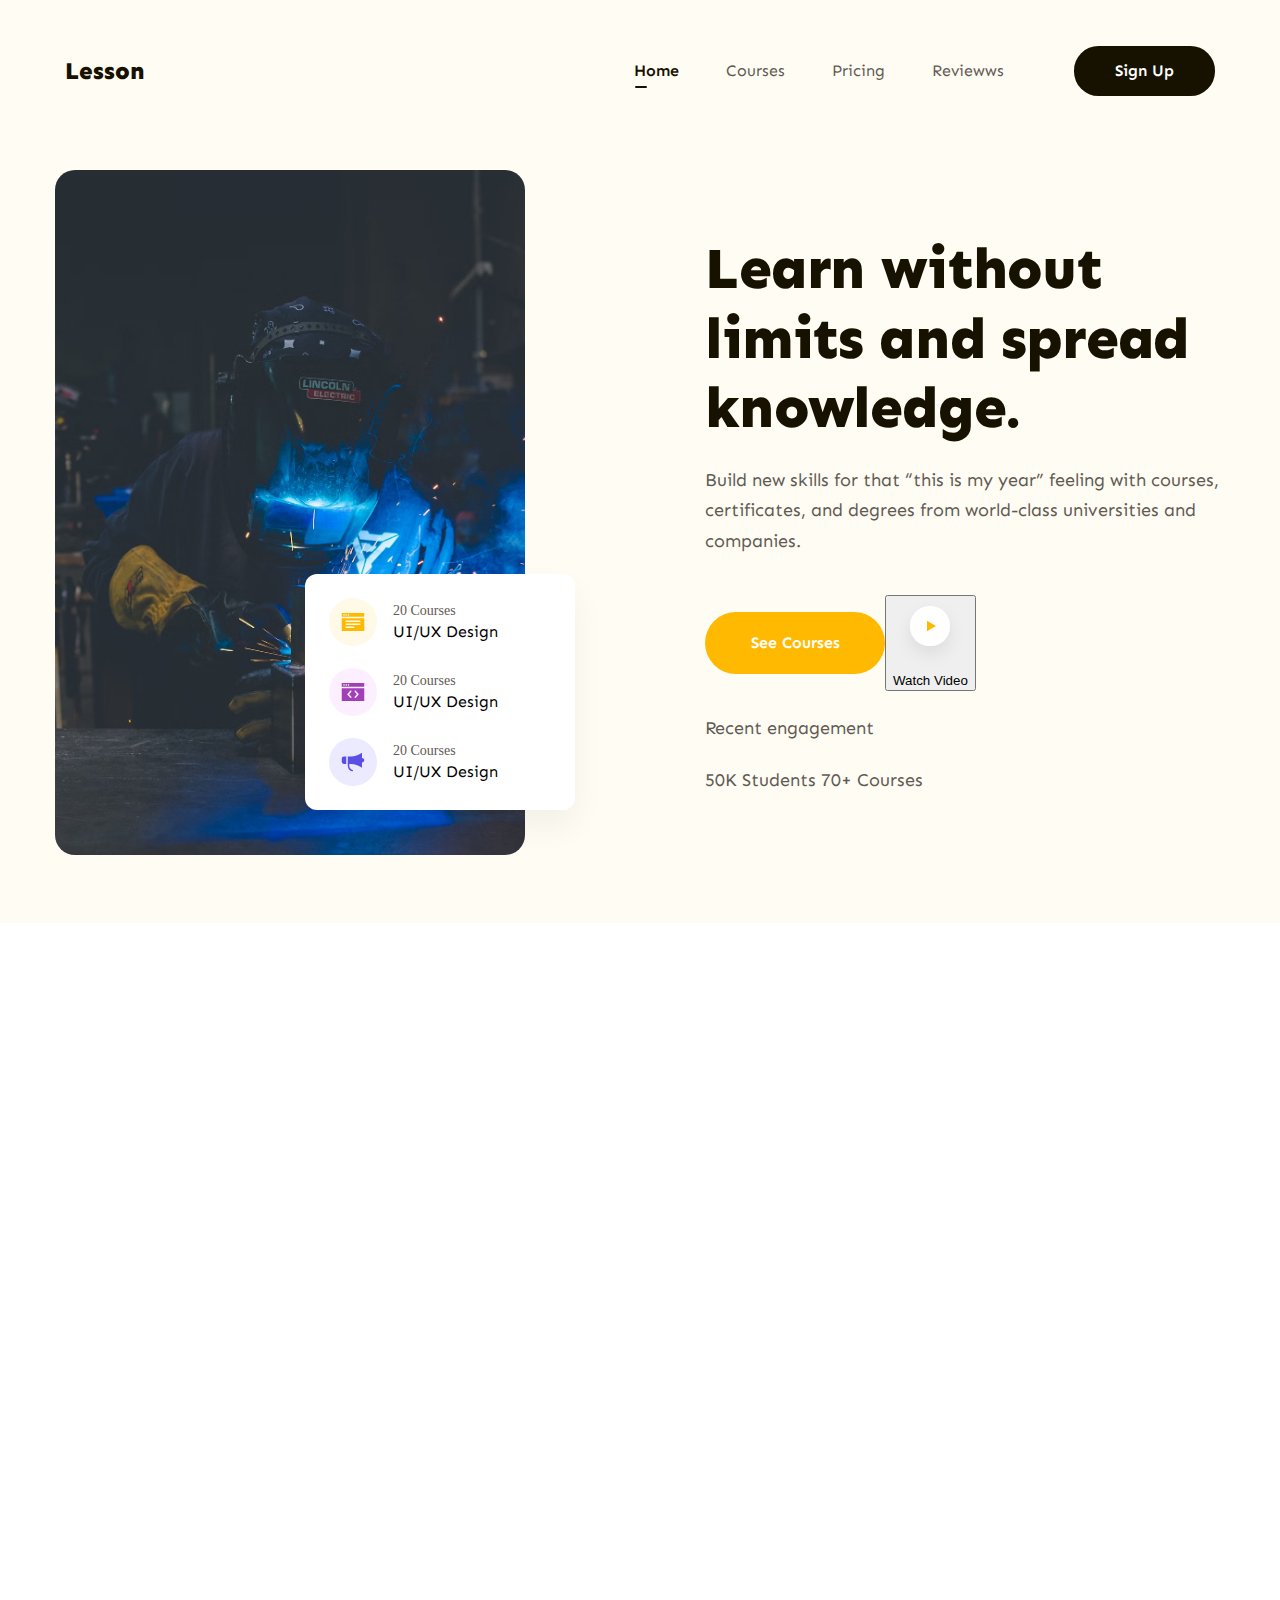
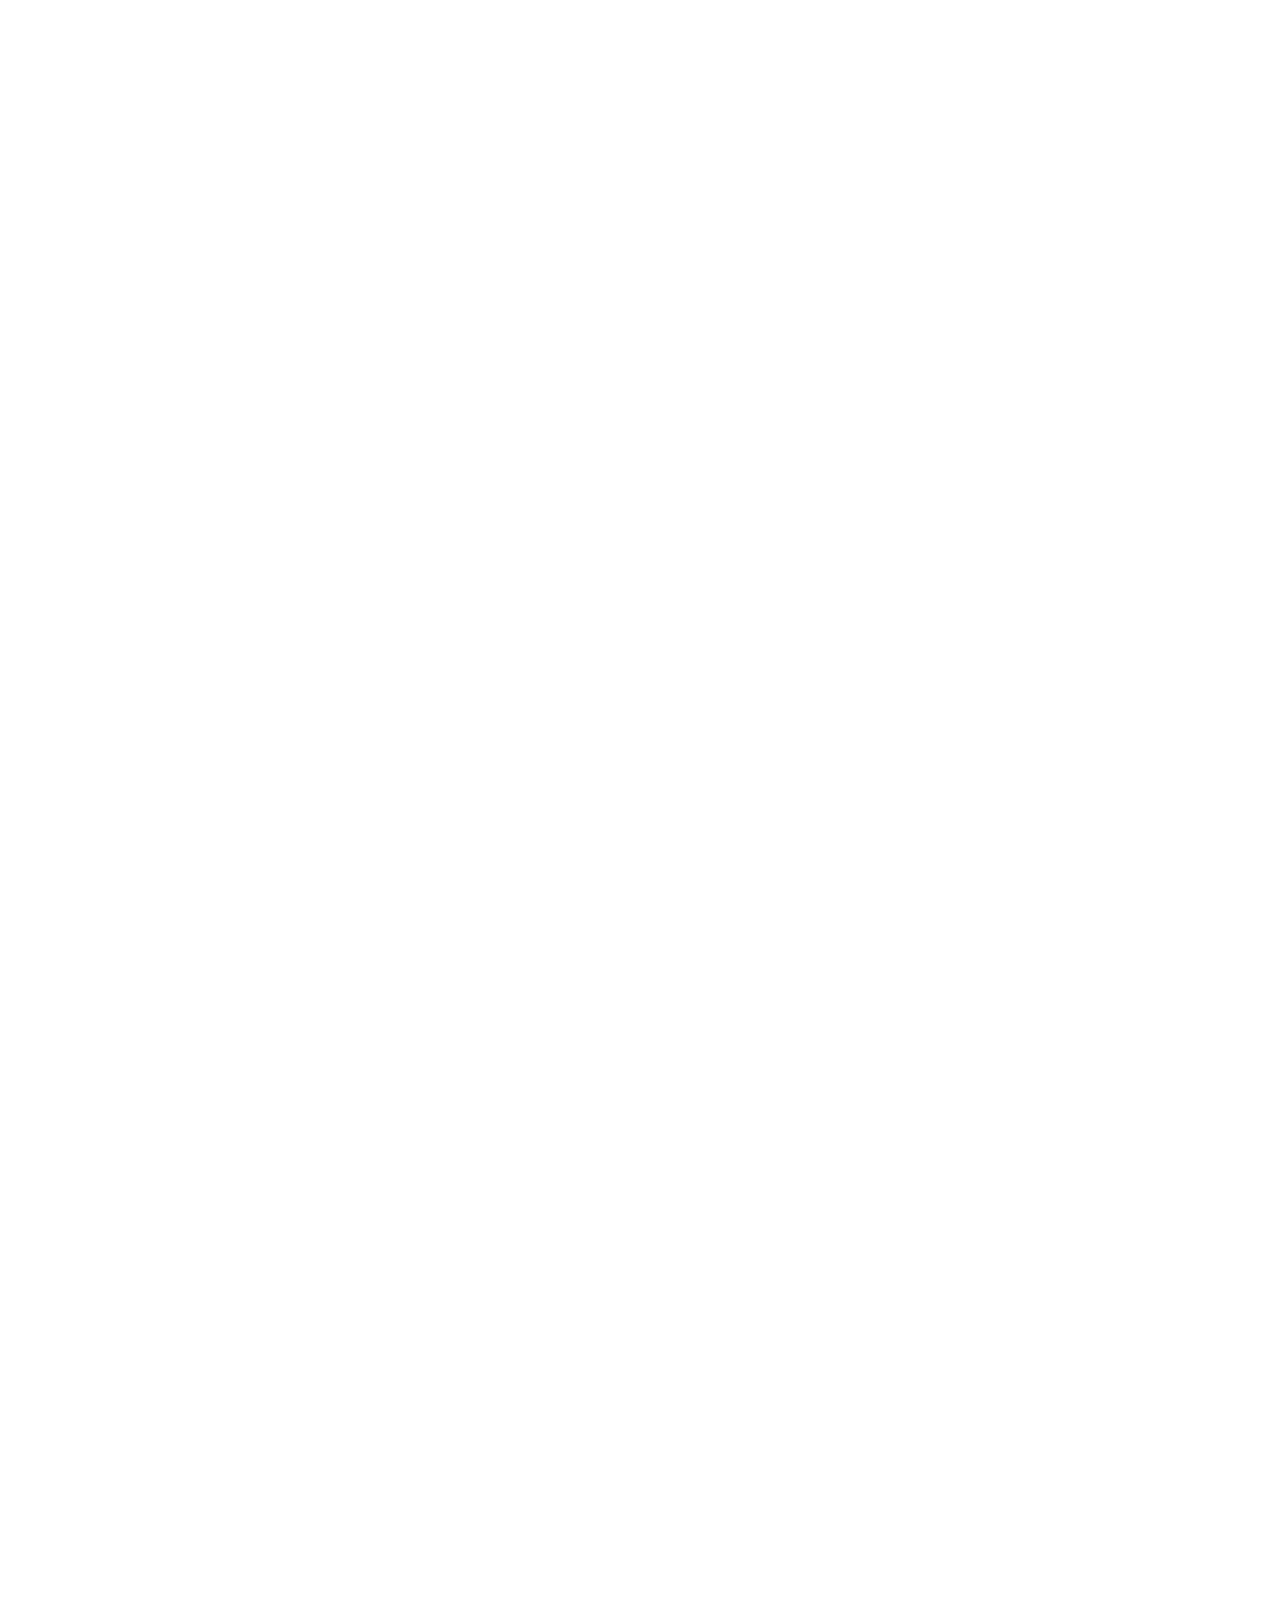
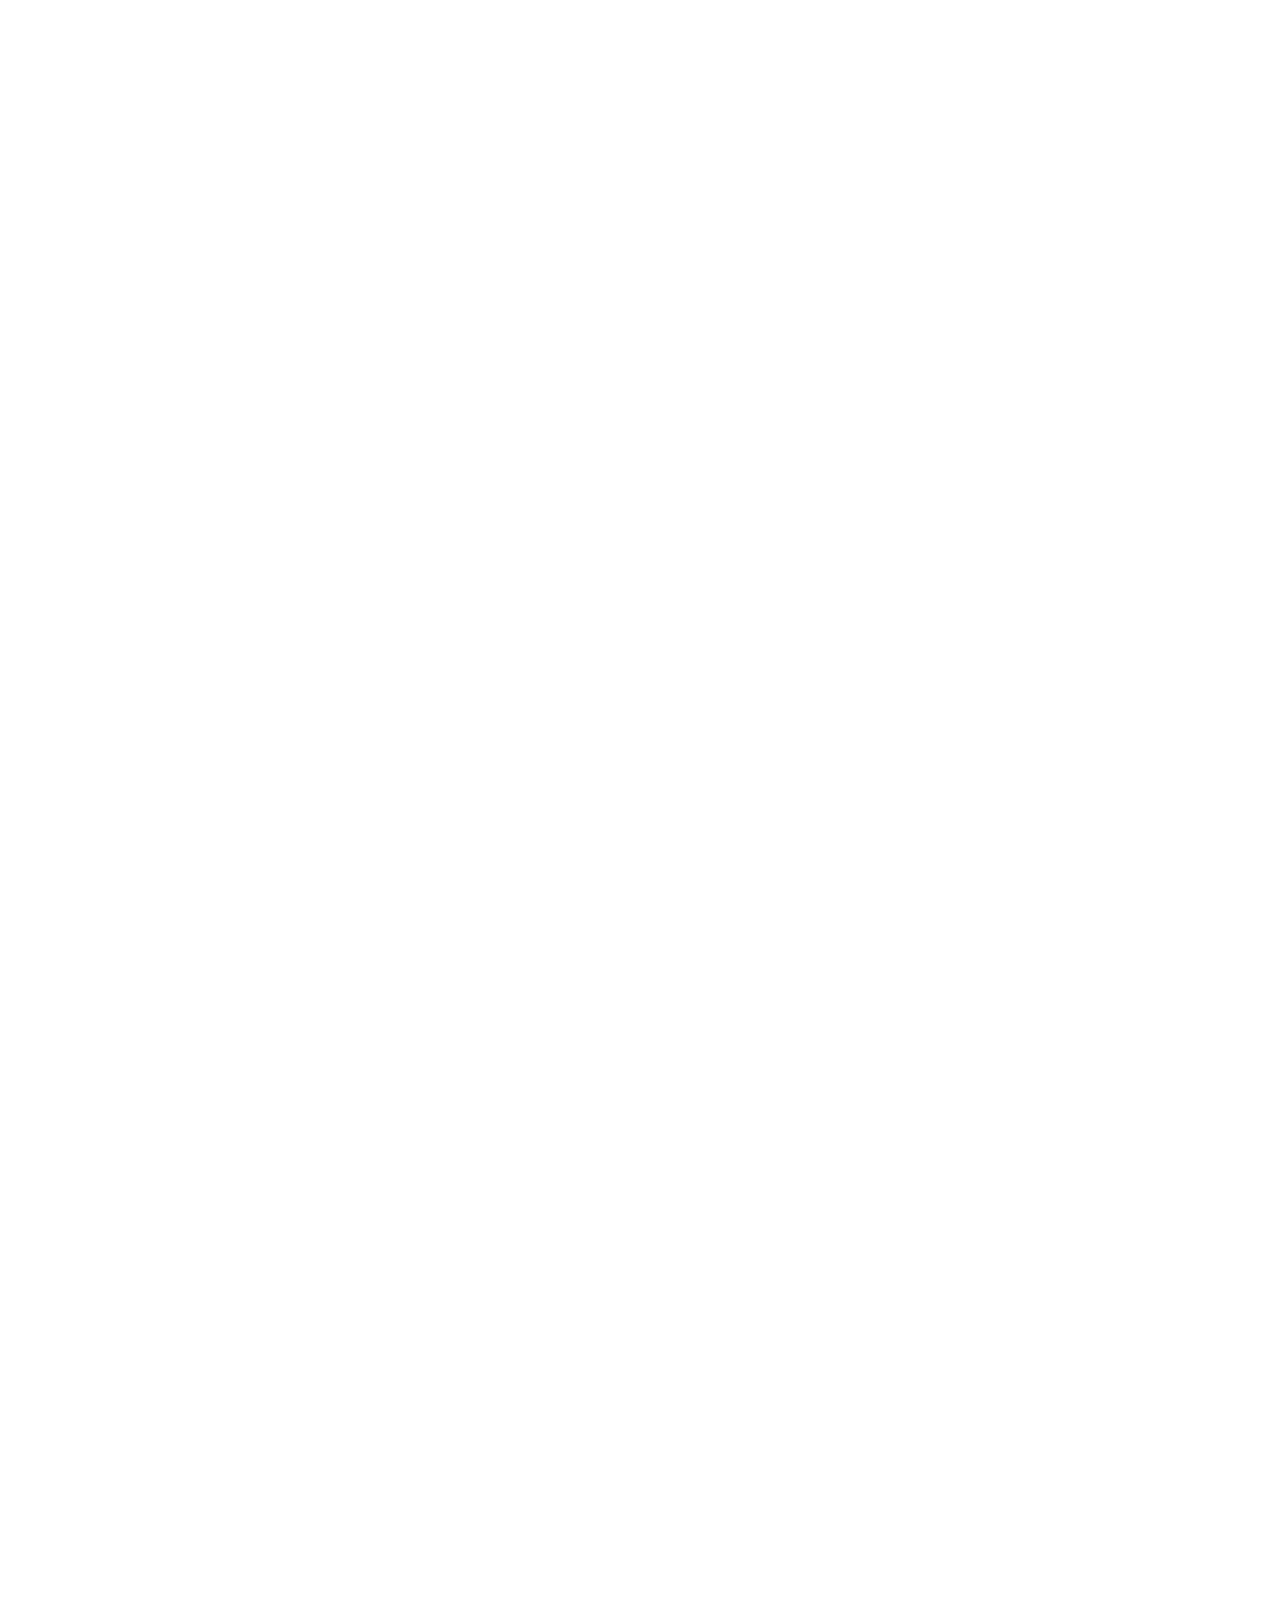
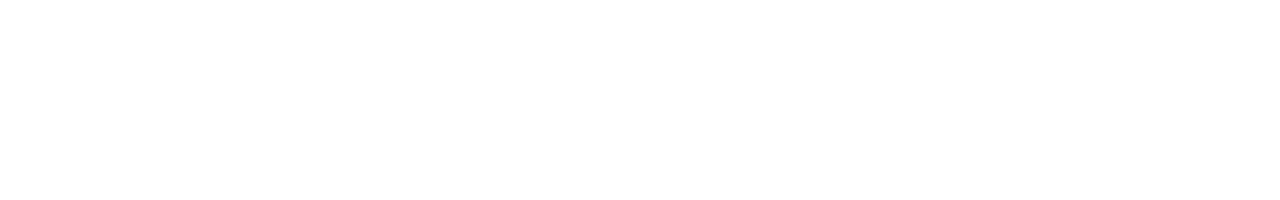
==== index.html @ 65d65e66 "first commit" ====
<!DOCTYPE html>
<html lang="en">
    <head>
        <meta charset="UTF-8" />
        <meta name="viewport" content="width=device-width, initial-scale=1.0" />
        <title>Document</title>
        <link rel="stylesheet" href="./assets/css/reset.css" />
        <link rel="stylesheet" href="./assets/fonts/stylesheet.css" />
        <link rel="stylesheet" href="./assets/css/styles.css" />
    </head>
    <body>
        <main style="height: 5000px">
            <header>
                <div class="content">
                    <nav class="navbar">
                        <h1 class="title">Lesson</h1>
                        <ul class="list">
                            <li class="item active"><a href="#!">Home</a></li>
                            <li class="item"><a href="#!">Courses</a></li>
                            <li class="item"><a href="#!">Pricing</a></li>
                            <li class="item"><a href="#!">Reviewws</a></li>
                        </ul>
                        <a href="" class="btn">Sign Up</a>
                    </nav>

                    <div class="body">
                        <div class="img-body">
                            <img
                                src="./assets/img/bkim.avif"
                                alt=""
                                class="img-main"
                            />

                            <div class="modal-ui">
                                <div class="ui-item">
                                    <div class="ui-icon">
                                        <img
                                            src="./assets/img/Orion_page.svg"
                                            alt=""
                                            class="ui-img"
                                        />
                                    </div>
                                    <div class="ui-info">
                                        <p class="label">20 Courses</p>
                                        <p class="label">UI/UX Design</p>
                                    </div>
                                </div>
                                <div class="ui-item">
                                    <div class="ui-icon">
                                        <img
                                            src="./assets/img/Orion_code-window.svg"
                                            alt=""
                                            class="ui-img"
                                        />
                                    </div>
                                    <div class="ui-info">
                                        <p class="label">20 Courses</p>
                                        <p class="label">UI/UX Design</p>
                                    </div>
                                </div>
                                <div class="ui-item">
                                    <div class="ui-icon">
                                        <img
                                            src="./assets/img/Orion_megaphone.svg"
                                            alt=""
                                            class="ui-img"
                                        />
                                    </div>
                                    <div class="ui-info">
                                        <p class="label">20 Courses</p>
                                        <p class="label">UI/UX Design</p>
                                    </div>
                                </div>
                            </div>
                        </div>
                        <div class="info">
                            <h2 class="title">
                                Learn without limits and spread knowledge.
                            </h2>
                            <p class="desc">
                                Build new skills for that “this is my year”
                                feeling with courses, certificates, and degrees
                                from world-class universities and companies.
                            </p>
                            <div class="action">
                                <a class="btn btn-action">See Courses</a>
                                <button class="action-content">
                                    <div class="watch">
                                        <img
                                            src="./assets/img/watch.svg"
                                            alt="icon"
                                            class="icon"
                                        />
                                    </div>
                                    <span class="desc">Watch Video</span>
                                </button>
                            </div>
                            <p class="desc">Recent engagement</p>
                            <p class="desc">
                                <strong>50K</strong> Students
                                <strong>70+</strong> Courses
                            </p>
                        </div>
                    </div>
                </div>
            </header>
        </main>
    </body>
</html>
---- assets/fonts/stylesheet.css ----
@font-face {
    font-family: "Sen";
    src: url("Sen/Sen-Bold.woff2") format("woff2"),
        url("Sen/Sen-Bold.woff") format("woff");
    font-weight: bold;
    font-style: normal;
    font-display: swap;
}

@font-face {
    font-family: "Sen";
    src: url("Sen/Sen-SemiBold.woff2") format("woff2"),
        url("Sen/Sen-SemiBold.woff") format("woff");
    font-weight: 600;
    font-style: normal;
    font-display: swap;
}

@font-face {
    font-family: "Sen";
    src: url("Sen/Sen-Regular.woff2") format("woff2"),
        url("Sen/Sen-Regular.woff") format("woff");
    font-weight: normal;
    font-style: normal;
    font-display: swap;
}

@font-face {
    font-family: "Sen";
    src: url("Sen/Sen-ExtraBold.woff2") format("woff2"),
        url("Sen/Sen-ExtraBold.woff") format("woff");
    font-weight: bold;
    font-style: normal;
    font-display: swap;
}

@font-face {
    font-family: "Sen";
    src: url("Sen/Sen-Regular.woff2") format("woff2"),
        url("Sen/Sen-Regular.woff") format("woff");
    font-weight: normal;
    font-style: normal;
    font-display: swap;
}

@font-face {
    font-family: "Sen";
    src: url("Sen/Sen-Medium.woff2") format("woff2"),
        url("Sen/Sen-Medium.woff") format("woff");
    font-weight: 500;
    font-style: normal;
    font-display: swap;
}
---- assets/css/styles.css ----
:root {
    --primary-color: #171100;
    --fontsize-14: 14px;
    --fontsize-18: 18px;
    --fontsize-16: 16px;
}

* {
    box-sizing: border-box;
}

html {
    font-size: 62.5%;
}

body {
    font-size: 1.6rem;
    font-family: "Sen", sans-serif;
}

/* comon */
header {
    padding: 36px 0 65px;
}

.content {
    width: 1170px;
    margin: 0 auto;
}

a {
    text-decoration: none;
}

.btn {
    color: #fff;
    text-align: center;
    font-size: var(--fontsize-16);
    padding: 11px 41px;
    font-weight: 600;
    background-color: var(--primary-color);
    line-height: 1.75;
    border-radius: 24.5px;
}

/* =============Header================== */

/* =============Navbar================== */

.navbar {
    display: flex;
    align-items: center;

    padding: 10px;
}

header {
    background: #fffcf4;
}

.navbar .list {
    margin-left: auto;
}

.navbar .btn {
    margin-left: 49px;
}

.navbar .list .item {
    display: inline-block;
}

.navbar .title {
    color: var(--primary-color);
    font-size: 2.4rem;
    font-weight: 700;
    line-height: 1.4;
}

.navbar .item a {
    display: block;
    font-size: var(--fontsize-16);
    color: #5f5b53;
    padding: 0 21px;
    font-style: normal;
    font-weight: 400;
    line-height: 1.75; /* 175% */
}

.navbar .item.active a {
    color: var(--primary-color);
    text-align: center;

    font-size: 1.6rem;

    font-weight: 600;
    line-height: 1.75;
    position: relative;
}

.navbar .item.active a::before {
    content: "";
    position: absolute;
    display: block;
    width: 12px;
    height: 2px;
    background-color: var(--primary-color);
    left: 22px;
    bottom: -3px;
    border-radius: 1px;
}

header .body {
    margin-top: 64px;
    display: flex;
    flex: 1;
}

header .body .img-main {
    width: 470px;
    height: 685px;
    object-fit: cover;
    border-radius: 20px;
}

header .body .img-body,
header .body .info {
    flex: 1;
}

header .body .img-body {
    position: relative;
}

header .body .info {
    padding: 64px 0 0 130px;
}

header .info > .title {
    min-width: 470px;
    font-size: 5.8rem;
    font-weight: 700;
    line-height: 1.2;
    letter-spacing: -1.16px;
    color: var(--primary-color);
}

header .info > .desc {
    min-width: 470px;
    margin-top: 22px;
    color: #5f5b53;
    font-size: 1.8rem;
    font-weight: 400;
    line-height: 1.7;
}

header .info .action {
    margin-top: 38px;
    display: flex;
    align-items: center;
}

header .action .btn-action {
    min-width: 180px;
    padding: 17px 34px;
    color: #fff;
    border-radius: 32px;
    background: #ffb900;
}

header .action .play {
    margin-left: 28px;
    display: inline-block;

    object-fit: cover;
}

.action-content .play {
    width: 40px;
    height: 40px;
}
header .modal-ui {
    border-radius: 12px;
    background: #fff;
    width: 270px;
    box-shadow: 0px 16px 32px 0px rgba(0, 0, 0, 0.05);
}

header .modal-ui .ui-item {
    display: flex;
}

header .modal-ui {
    position: absolute;
    right: 0;
    bottom: 48px;
    padding: 24px;
}

.modal-ui .ui-icon {
    width: 48px;
    height: 48px;
    border-radius: 50%;
    display: flex;
    justify-self: center;
    align-items: center;
    background-color: #fff9e8;
}

.modal-ui .ui-item:nth-child(2) .ui-icon {
    background-color: #fcefff;
}

.modal-ui .ui-item:nth-child(3) .ui-icon {
    background-color: #ebeaff;
}

.modal-ui .ui-icon img {
    margin: 0 auto;
}

.modal-ui .ui-info {
    margin-left: 16px;
}

.modal-ui .ui-item + .ui-item {
    margin-top: 22px;
}

.ui-info .label:first-child {
    color: #5f5b53;
    font-family: Poppins;
    font-size: 14px;
    font-style: normal;
    font-weight: 400;
    line-height: 26px;
}
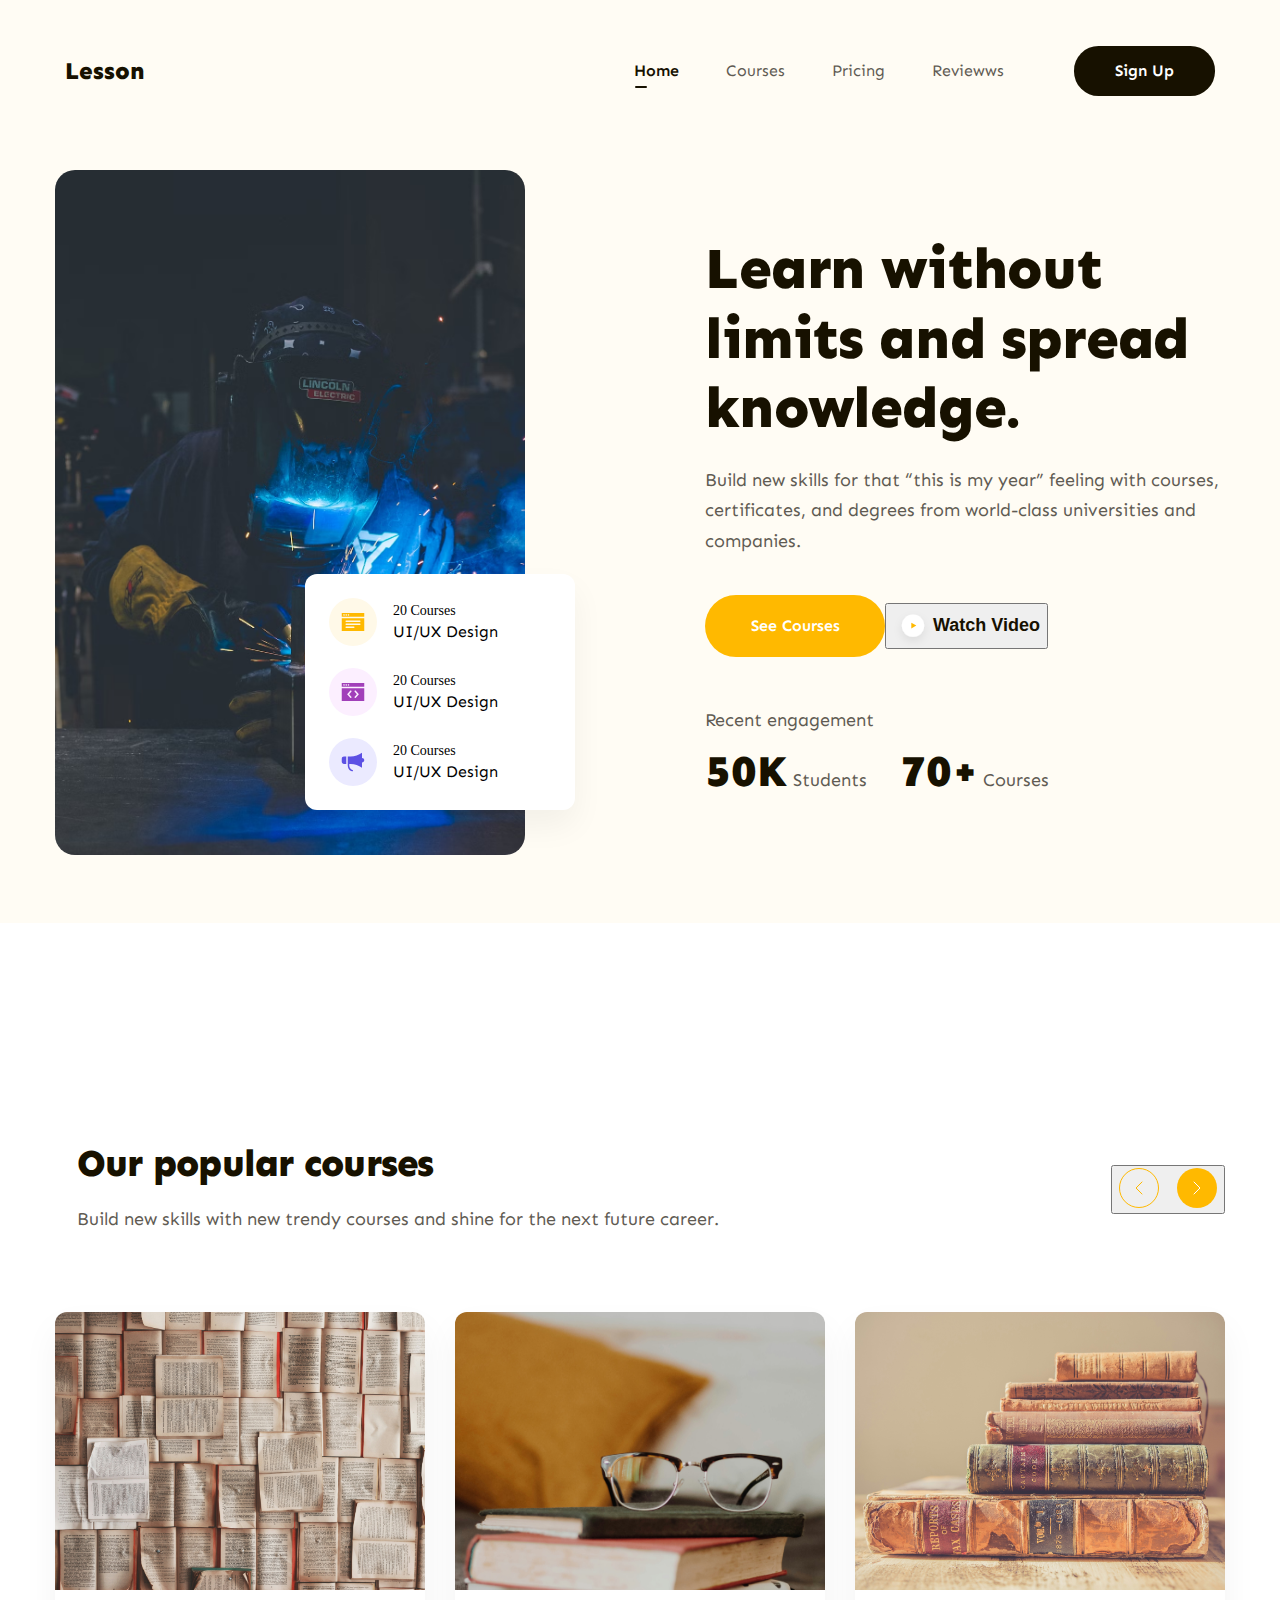
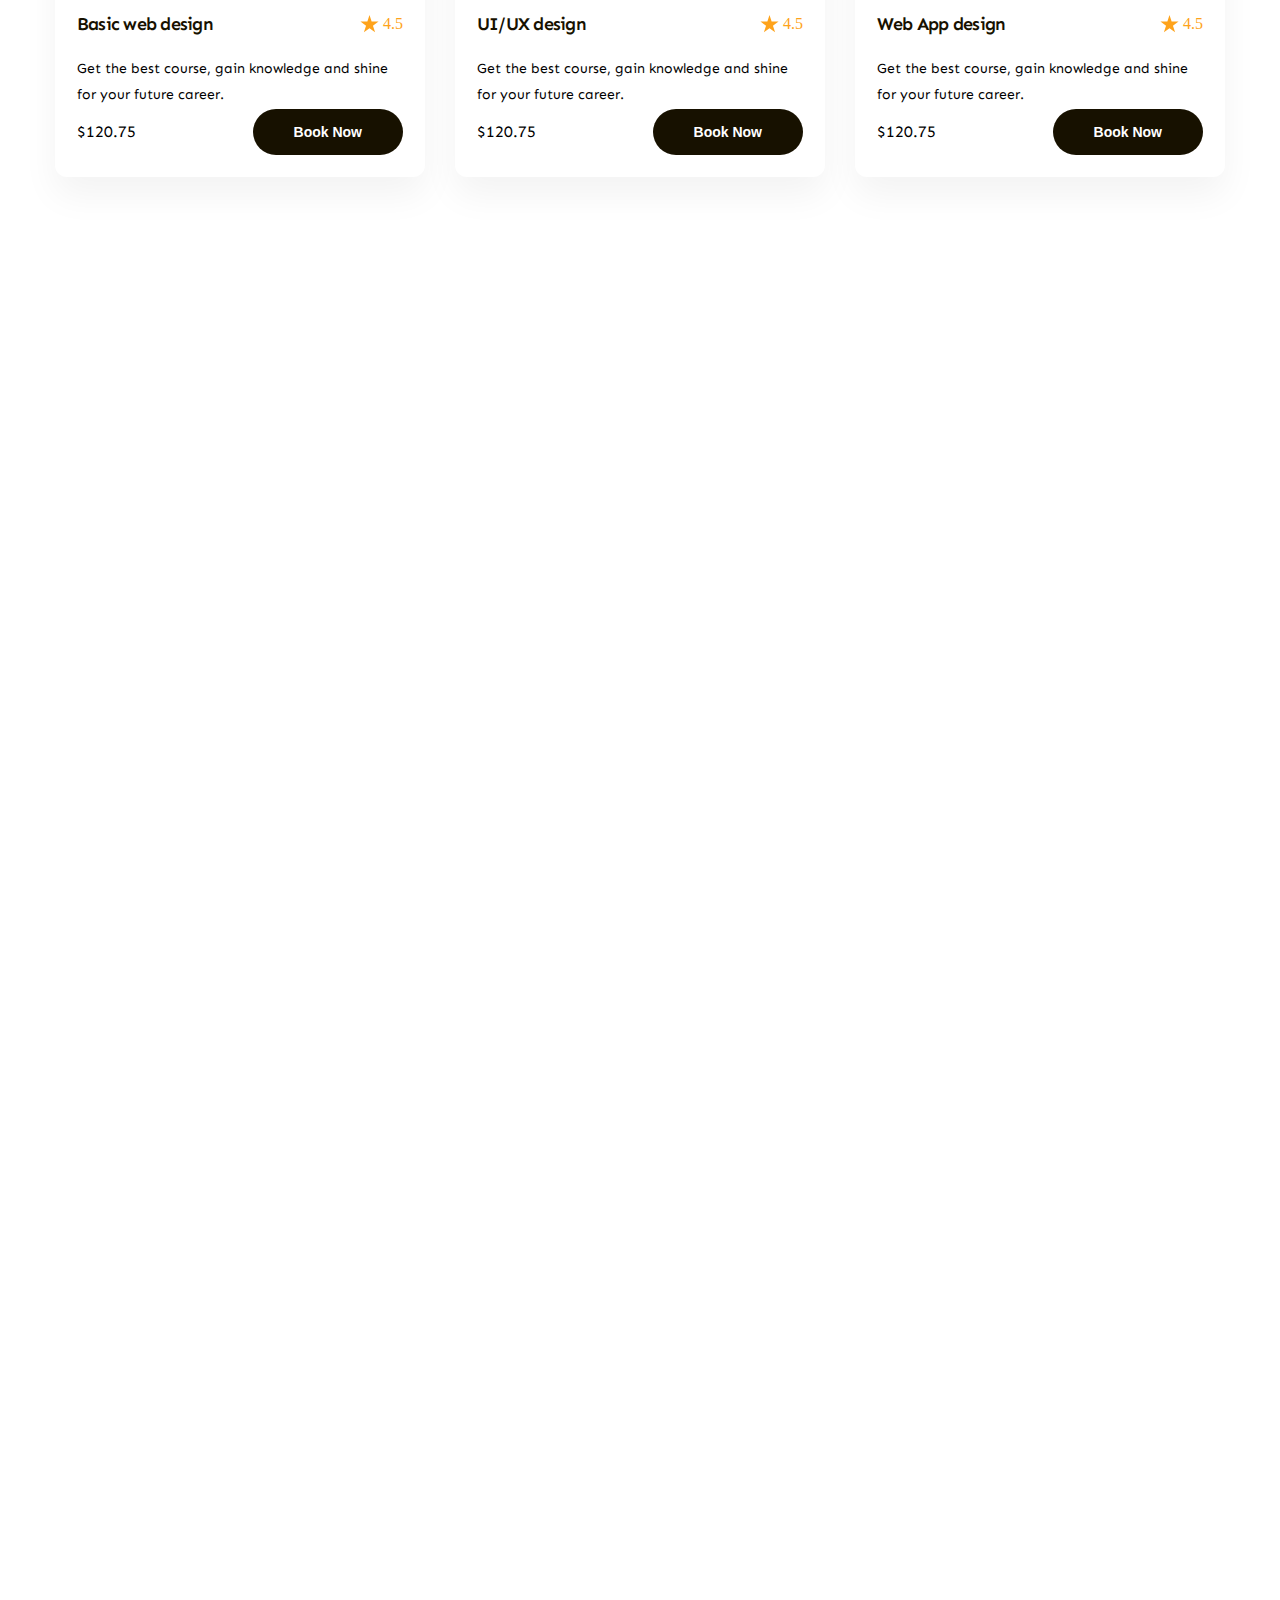
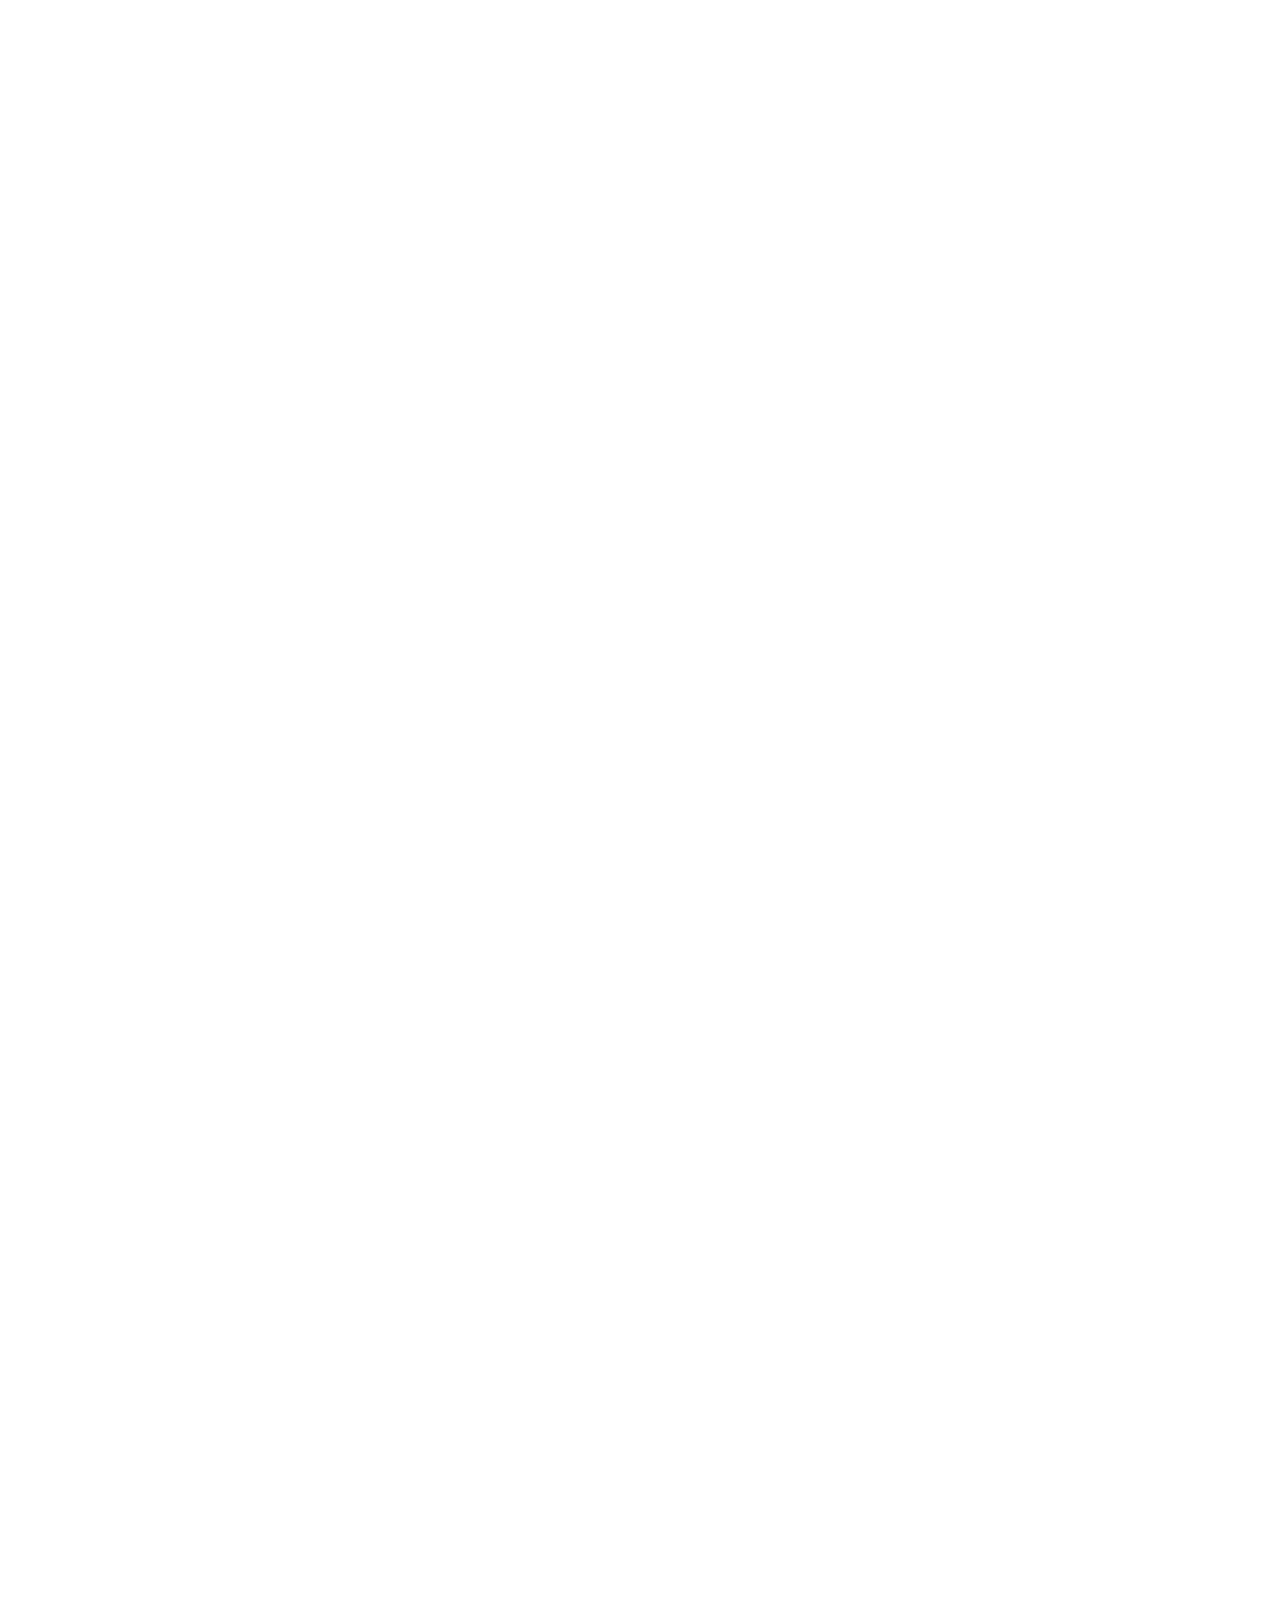
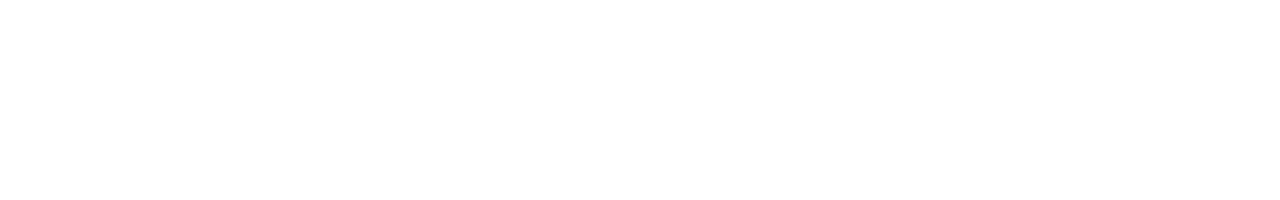
==== commit 5b0415d9: "hoan thanh js" ====
--- a/index.html
+++ b/index.html
@@ -95,8 +95,8 @@
                                     <span class="desc">Watch Video</span>
                                 </button>
                             </div>
-                            <p class="desc">Recent engagement</p>
-                            <p class="desc">
+                            <p class="desc-two">Recent engagement</p>
+                            <p class="desc-three">
                                 <strong>50K</strong> Students
                                 <strong>70+</strong> Courses
                             </p>
@@ -104,6 +104,121 @@
                     </div>
                 </div>
             </header>
+            <div class="container">
+                <div class="popular">
+                    <div class="content">
+                        <div class="header">
+                            <div class="info">
+                                <h2 class="title">Our popular courses</h2>
+                                <p class="desc">
+                                    Build new skills with new trendy courses and
+                                    shine for the next future career.
+                                </p>
+                            </div>
+                            <div class="control">
+                                <button class="control-btn">
+                                    <img
+                                        src="./assets/img/control.svg"
+                                        alt=""
+                                        class="control-img"
+                                    />
+                                </button>
+                            </div>
+                        </div>
+                        <div class="course-list">
+                            <div class="course-item">
+                                <img
+                                    src="./assets/img/course1.jpg"
+                                    alt="course-item"
+                                    class="thumb-course"
+                                />
+                                <div class="info">
+                                    <div class="head">
+                                        <h3 class="title">Basic web design</h3>
+                                        <div class="rating">
+                                            <img
+                                                src="./assets/img/rate.svg"
+                                                alt="rate"
+                                                class="star"
+                                            /><span class="value">4.5</span>
+                                        </div>
+                                    </div>
+                                    <p class="desc">
+                                        Get the best course, gain knowledge and
+                                        shine for your future career.
+                                    </p>
+                                    <div class="foot">
+                                        <span class="price">$120.75</span>
+                                        <button class="btn btn-course">
+                                            Book Now
+                                        </button>
+                                    </div>
+                                </div>
+                            </div>
+                            <div class="course-item">
+                                <img
+                                    src="./assets/img/course2.jpg"
+                                    alt="course-item"
+                                    class="thumb-course"
+                                />
+                                <div class="info">
+                                    <div class="head">
+                                        <h3 class="title">UI/UX design</h3>
+                                        <div class="rating">
+                                            <img
+                                                src="./assets/img/rate.svg"
+                                                alt="rate"
+                                                class="star"
+                                            /><span class="value">4.5</span>
+                                        </div>
+                                    </div>
+                                    <p class="desc">
+                                        Get the best course, gain knowledge and
+                                        shine for your future career.
+                                    </p>
+                                    <div class="foot">
+                                        <span class="price">$120.75</span>
+                                        <button class="btn btn-course">
+                                            Book Now
+                                        </button>
+                                    </div>
+                                </div>
+                            </div>
+                            <div class="course-item">
+                                <img
+                                    src="./assets/img/course3.jpg"
+                                    alt="course-item"
+                                    class="thumb-course"
+                                />
+                                <div class="info">
+                                    <div class="head">
+                                        <h3 class="title">Web App design</h3>
+                                        <div class="rating">
+                                            <img
+                                                src="./assets/img/rate.svg"
+                                                alt="rate"
+                                                class="star"
+                                            /><span class="value">4.5</span>
+                                        </div>
+                                    </div>
+                                    <p class="desc">
+                                        Get the best course, gain knowledge and
+                                        shine for your future career.
+                                    </p>
+                                    <div class="foot">
+                                        <span class="price">$120.75</span>
+                                        <button class="btn btn-course">
+                                            Book Now
+                                        </button>
+                                    </div>
+                                </div>
+                            </div>
+                        </div>
+                    </div>
+                </div>
+            </div>
         </main>
+
+        <script src="./assets/js/index.js"></script>
     </body>
 </html>
--- a/assets/css/styles.css
+++ b/assets/css/styles.css
@@ -3,6 +3,7 @@
     --fontsize-14: 14px;
     --fontsize-18: 18px;
     --fontsize-16: 16px;
+    --desc-color: #5f5b53;
 }
 
 * {
@@ -64,6 +65,10 @@
 
 .navbar .btn {
     margin-left: 49px;
+}
+
+.navbar .btn:hover {
+    background-color: rgba(0, 0, 0, 0.86);
 }
 
 .navbar .list .item {
@@ -228,10 +233,176 @@
 }
 
 .ui-info .label:first-child {
-    color: #5f5b53;
+    color: var(----desc-color);
     font-family: Poppins;
     font-size: 14px;
     font-style: normal;
     font-weight: 400;
     line-height: 26px;
 }
+
+.info .action-content {
+    display: flex;
+    align-items: center;
+}
+
+.info .action-content .watch {
+    width: 40px;
+    height: 40px;
+}
+
+.info .action-content img {
+    margin-top: 4px;
+    width: 100%;
+    height: 100%;
+}
+
+.info .action-content .desc {
+    color: #171100;
+
+    font-size: 1.8rem;
+    font-style: normal;
+    font-weight: 600;
+}
+
+.info .desc-two {
+    margin-top: 48px;
+    color: var(--desc-color);
+    font-size: 1.8rem;
+    font-weight: 400;
+    line-height: 1.7;
+}
+
+.info .desc-three {
+    margin-top: 8px;
+    color: var(--desc-color);
+
+    font-size: 1.8rem;
+    font-style: normal;
+    font-weight: 400;
+    line-height: 1.7;
+}
+
+.info .desc-three strong {
+    color: var(--primary-color);
+    font-size: 4.4rem;
+    font-style: normal;
+    font-weight: 700;
+    line-height: 1.3;
+}
+
+strong + strong {
+    margin-left: 28px;
+}
+
+.popular {
+    padding: 200px 0;
+}
+
+.popular .header {
+    display: flex;
+    justify-content: space-between;
+    align-items: center;
+}
+
+.popular .info .title {
+    color: var(--primary-color);
+
+    font-size: 3.8rem;
+    font-style: normal;
+    font-weight: 700;
+    line-height: 1.3; /* 126.316% */
+    letter-spacing: -0.76px;
+}
+
+.popular .info .desc {
+    margin-top: 16px;
+    color: var(--desc-color);
+    font-size: 1.8rem;
+    font-style: normal;
+    font-weight: 400;
+    line-height: 1.7;
+}
+
+.popular .course-list {
+    margin-top: 55px;
+    display: flex;
+    gap: 30px;
+}
+
+.popular .course-item {
+    flex: 1;
+    gap: 30px;
+    box-shadow: 0px 18px 36px 0px rgba(0, 0, 0, 0.05);
+    border-radius: 12px;
+}
+
+.popular .course-item .thumb-course {
+    border-top-right-radius: 12px;
+    border-top-left-radius: 12px;
+    width: 100%;
+    height: 278px;
+    object-fit: cover;
+}
+
+.popular .info {
+    padding: 16px 22px 22px;
+}
+
+.popular .head {
+    display: flex;
+    align-items: center;
+    justify-content: space-between;
+}
+
+.popular .head .title {
+    color: var(--primary-color);
+    font-size: 1.8rem;
+    font-style: normal;
+    font-weight: 600;
+    line-height: 1.7;
+}
+
+.popular .course-list .desc {
+    color: var(----desc-color);
+    font-size: 1.4rem;
+    font-weight: 400;
+    line-height: 1.9;
+}
+
+.popular .course-item .rating {
+    display: flex;
+    align-items: center;
+}
+
+.rating .star {
+    height: 18px;
+}
+
+.popular .rating .value {
+    margin-left: 4px;
+    color: #fea31b;
+    font-family: Poppins;
+    font-size: 1.6rem;
+    font-weight: 400;
+    line-height: 1.8;
+}
+
+.popular .foot {
+    display: flex;
+    align-items: center;
+    justify-content: space-between;
+}
+
+.popular .course-item .btn-course {
+    font-size: 1.4rem;
+
+    min-width: 118px;
+    cursor: pointer;
+    outline: none;
+    border: none;
+}
+
+.btn.active {
+    background: #ffb900;
+}
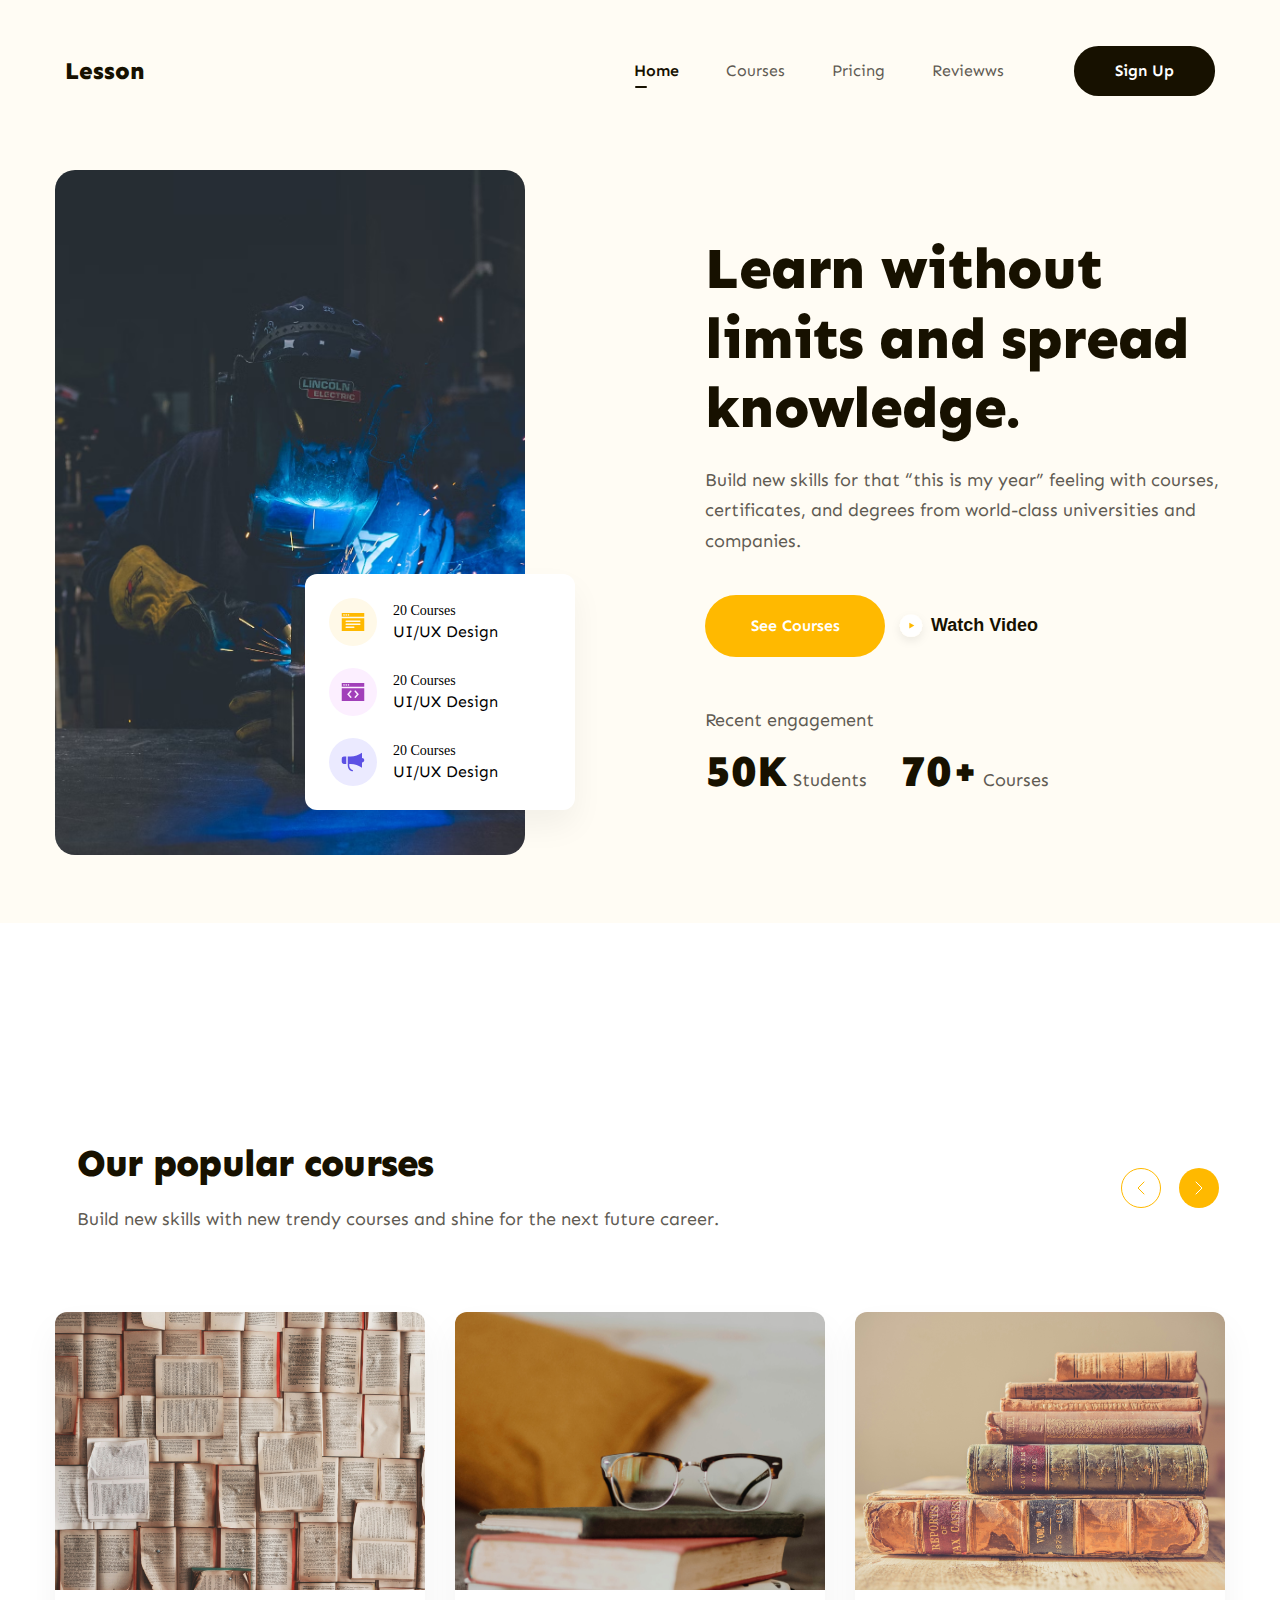
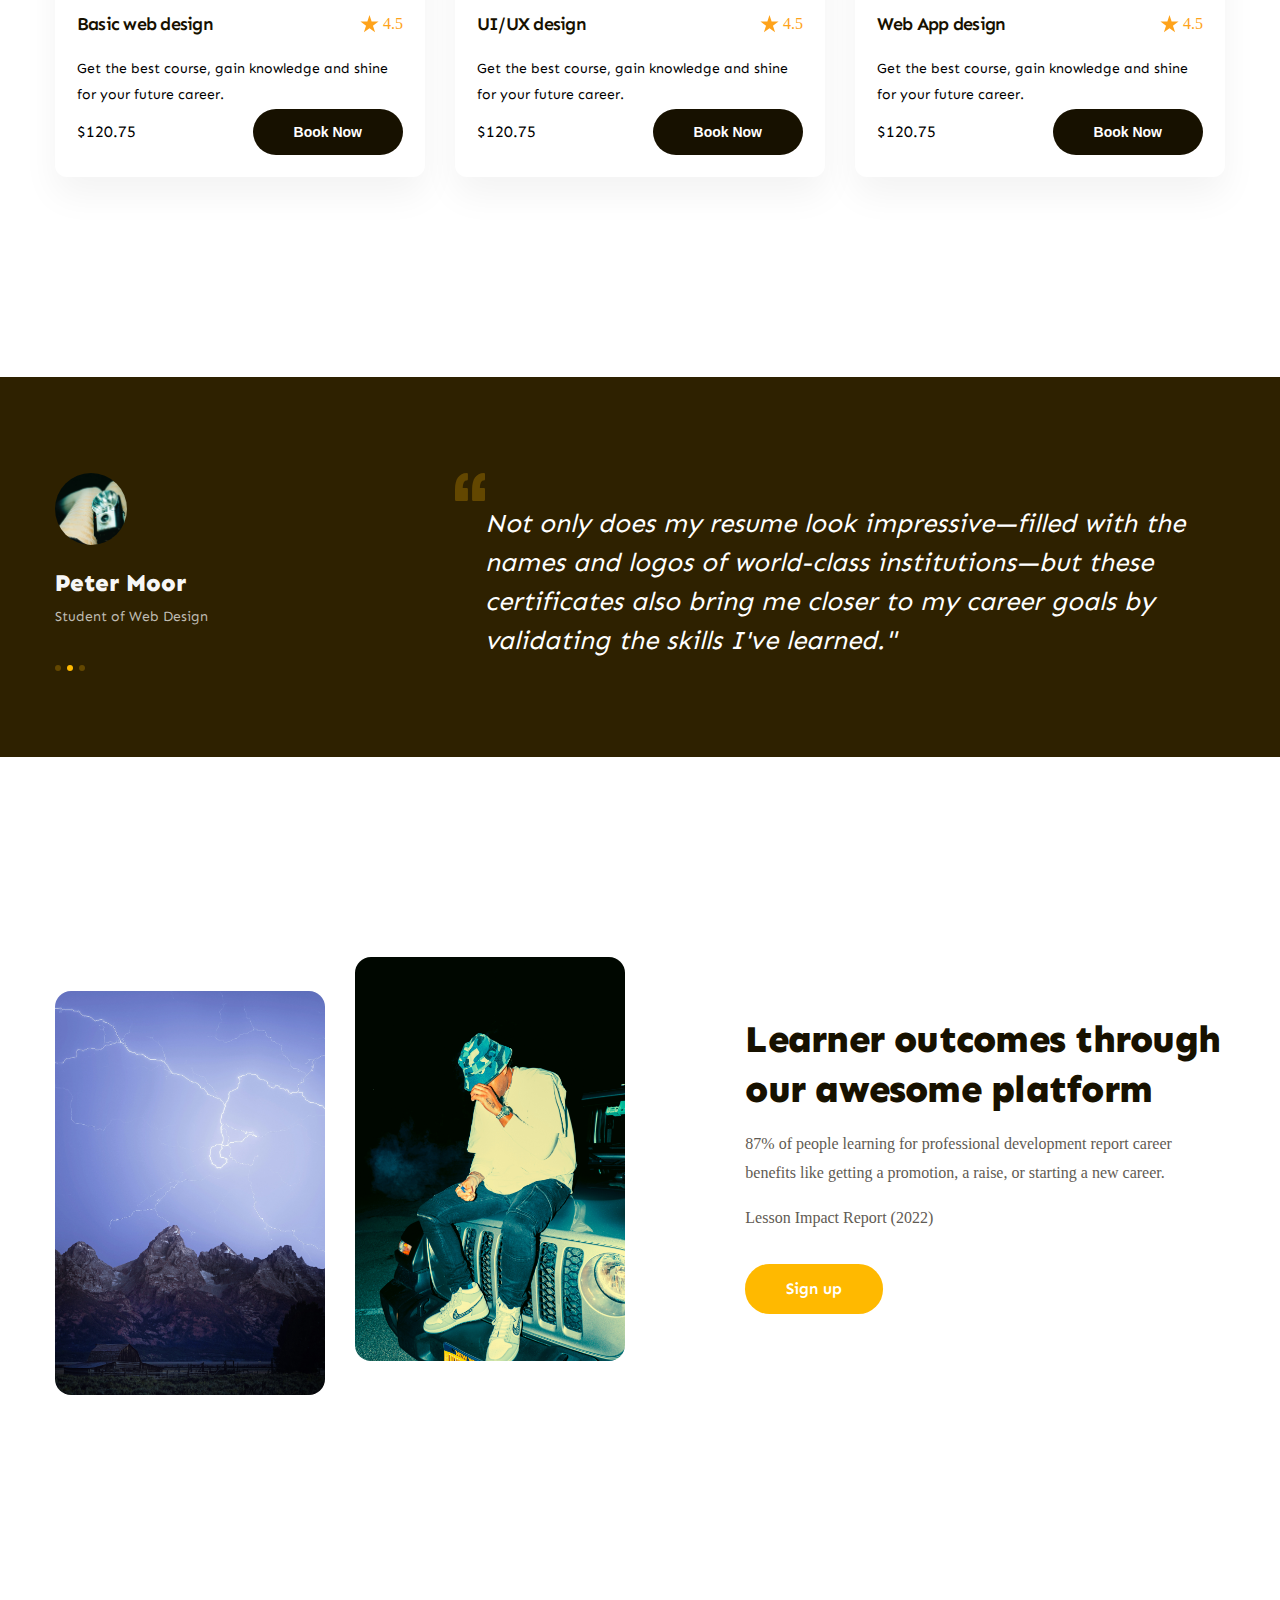
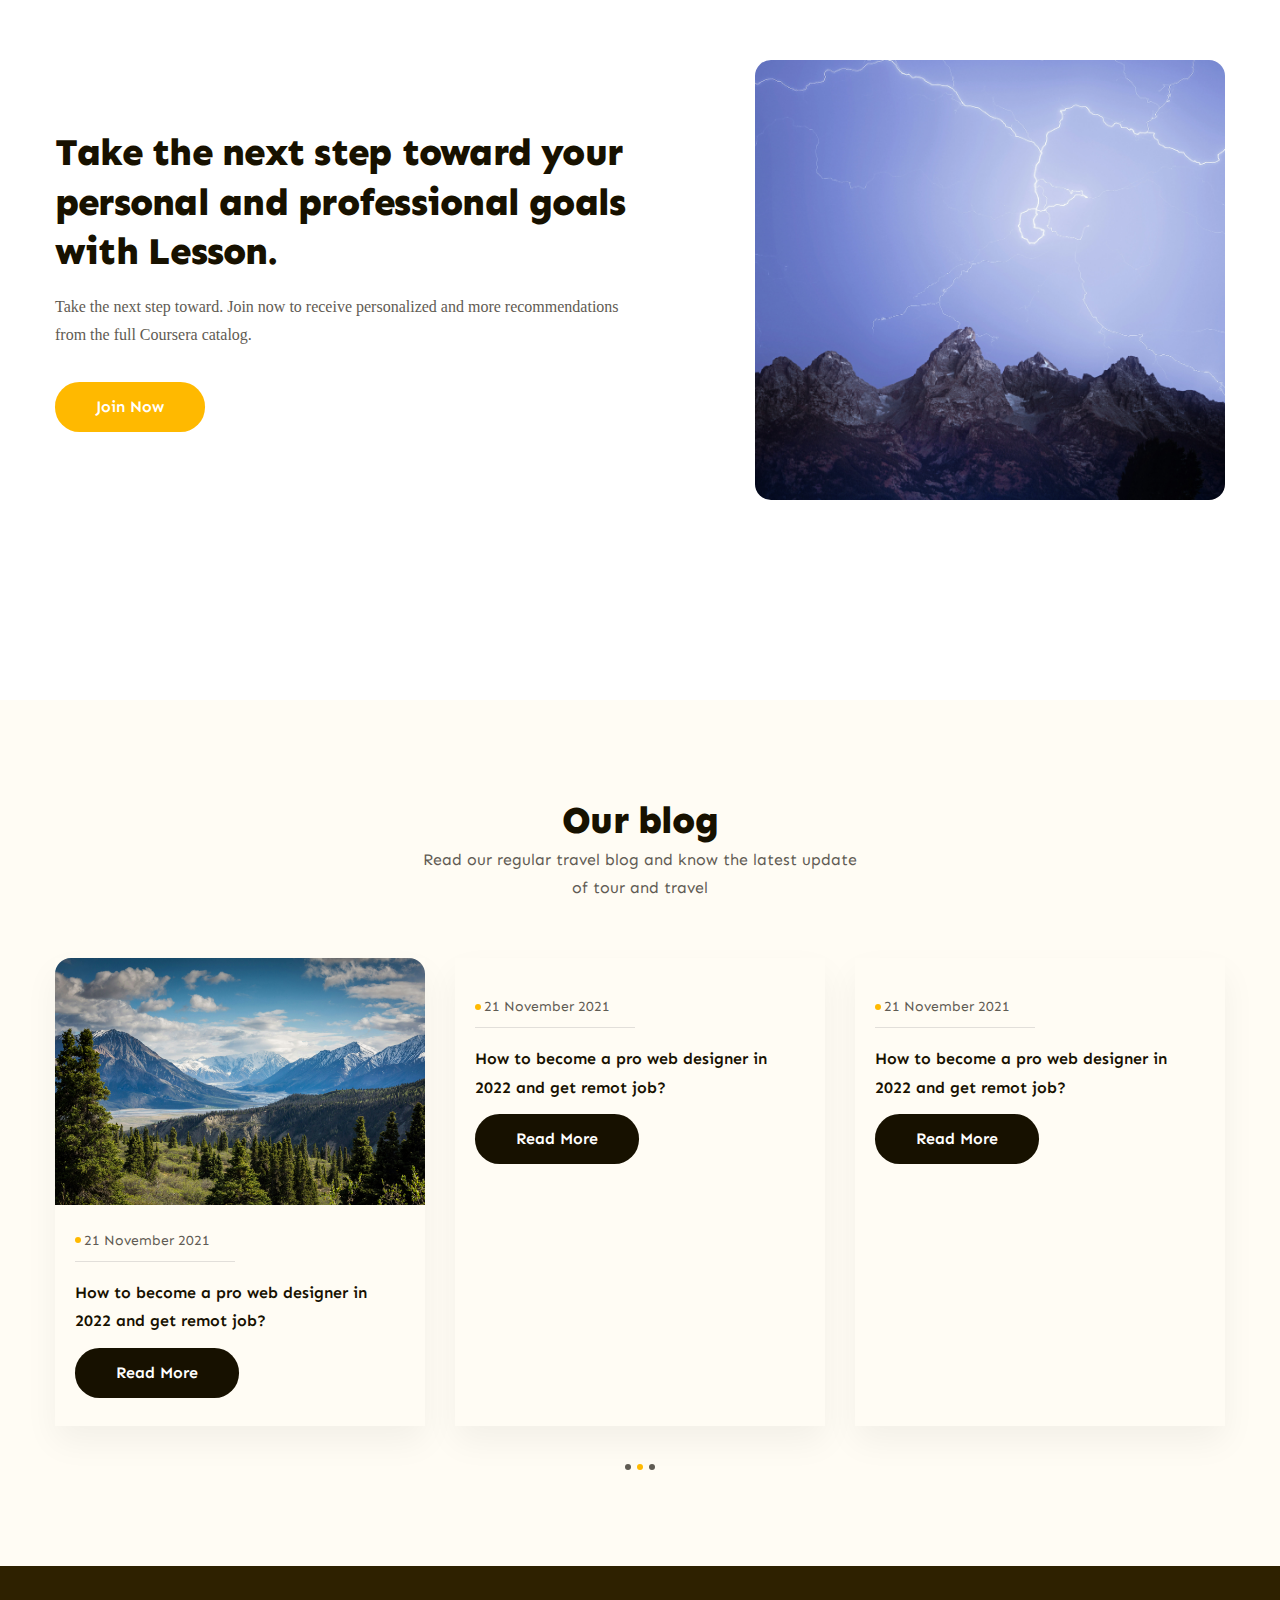
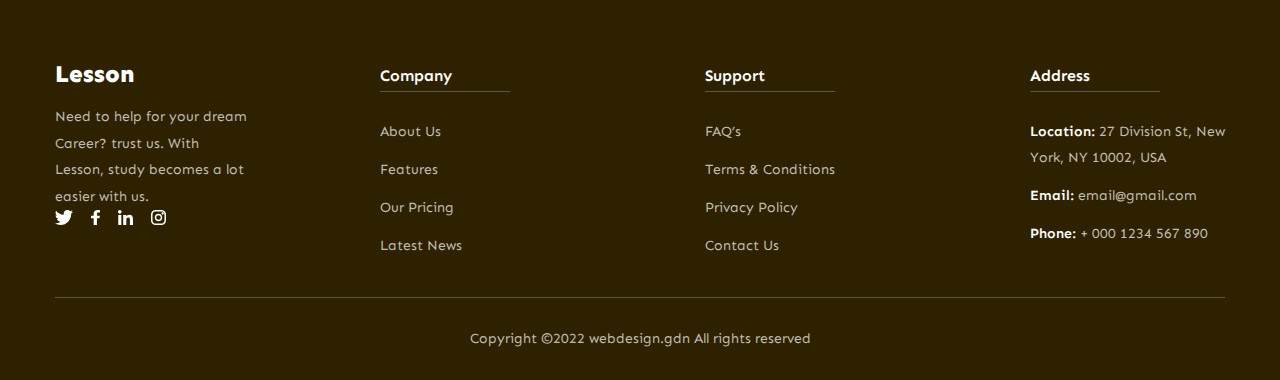
==== commit e213000c: "hoan thanh du an2" ====
--- a/index.html
+++ b/index.html
@@ -216,7 +216,281 @@
                         </div>
                     </div>
                 </div>
+
+                <div class="profile">
+                    <div class="content">
+                        <div class="container">
+                            <div class="info">
+                                <img
+                                    src="./assets/img/avatar.jpg"
+                                    alt="avatar"
+                                    class="avatar"
+                                />
+                                <h4 class="name">Peter Moor</h4>
+                                <p class="desc">Student of Web Design</p>
+                                <div class="circle-contain">
+                                    <svg
+                                        xmlns="http://www.w3.org/2000/svg"
+                                        width="30"
+                                        height="6"
+                                        viewBox="0 0 30 6"
+                                        fill="none"
+                                    >
+                                        <circle
+                                            cx="3"
+                                            cy="3"
+                                            r="3"
+                                            fill="#634700"
+                                        />
+                                        <circle
+                                            cx="15"
+                                            cy="3"
+                                            r="3"
+                                            fill="#FFB900"
+                                        />
+                                        <circle
+                                            cx="27"
+                                            cy="3"
+                                            r="3"
+                                            fill="#634700"
+                                        />
+                                    </svg>
+                                </div>
+                            </div>
+
+                            <div class="right">
+                                <div class="contain-icon">
+                                    <img
+                                        src="./assets/img/Vector.svg"
+                                        alt=""
+                                        class="icon-post"
+                                    />
+                                </div>
+                                <div class="contain-desc">
+                                    <p class="desc">
+                                        Not only does my resume look
+                                        impressive—filled with the names and
+                                        logos of world-class institutions—but
+                                        these certificates also bring me closer
+                                        to my career goals by validating the
+                                        skills I've learned."
+                                    </p>
+                                </div>
+                            </div>
+                        </div>
+                    </div>
+                </div>
+
+                <div class="features">
+                    <div class="content">
+                        <div class="body">
+                            <div class="images">
+                                <img
+                                    src="./assets/img/features1.jpg"
+                                    alt="features1"
+                                />
+                                <img
+                                    src="./assets/img/features2.jpg"
+                                    alt="features2"
+                                />
+                            </div>
+                            <div class="info">
+                                <h2 class="title">
+                                    Learner outcomes through our awesome
+                                    platform
+                                </h2>
+                                <p class="desc">
+                                    87% of people learning for professional
+                                    development report career benefits like
+                                    getting a promotion, a raise, or starting a
+                                    new career.
+                                </p>
+                                <p class="desc">Lesson Impact Report (2022)</p>
+                                <a href="" class="btn btn-sign">Sign up</a>
+                            </div>
+                        </div>
+                    </div>
+                </div>
+
+                <div class="features features2">
+                    <div class="content">
+                        <div class="body">
+                            <div class="info">
+                                <h2 class="title">
+                                    Take the next step toward your personal and
+                                    professional goals with Lesson.
+                                </h2>
+                                <p class="desc">
+                                    Take the next step toward. Join now to
+                                    receive personalized and more
+                                    recommendations from the full Coursera
+                                    catalog.
+                                </p>
+
+                                <a href="" class="btn btn-sign">Join Now</a>
+                            </div>
+                            <div class="images">
+                                <img
+                                    src="./assets/img/features1.jpg"
+                                    alt="features1"
+                                />
+                            </div>
+                        </div>
+                    </div>
+                </div>
+
+                <div class="blog">
+                    <div class="content">
+                        <div class="blog-top">
+                            <h2 class="title">Our blog</h2>
+                            <p class="desc">
+                                Read our regular travel blog and know the latest
+                                update of tour and travel
+                            </p>
+                        </div>
+                        <div class="blog-list">
+                            <div class="item">
+                                <a href="#!"
+                                    ><img
+                                        src="./assets/img/blog1.jpg"
+                                        alt=""
+                                        class="thumb"
+                                /></a>
+                                <div class="info">
+                                    <span class="date">21 November 2021</span>
+                                    <h3 class="title">
+                                        <a href="#!">
+                                            How to become a pro web designer in
+                                            2022 and get remot job?
+                                        </a>
+                                    </h3>
+                                    <a href="#!" class="btn btn-readmore"
+                                        >Read More</a
+                                    >
+                                </div>
+                            </div>
+                            <div class="item">
+                                <a href="#!"
+                                    ><img
+                                        src="./assets/img/blog2.jpg"
+                                        alt=""
+                                        class="thumb"
+                                /></a>
+                                <div class="info">
+                                    <span class="date">21 November 2021</span>
+                                    <h3 class="title">
+                                        <a href="#!">
+                                            How to become a pro web designer in
+                                            2022 and get remot job?
+                                        </a>
+                                    </h3>
+                                    <a href="#!" class="btn btn-readmore"
+                                        >Read More</a
+                                    >
+                                </div>
+                            </div>
+                            <div class="item">
+                                <a href="#!"
+                                    ><img
+                                        src="./assets/img/blog3.jpg"
+                                        alt=""
+                                        class="thumb"
+                                /></a>
+                                <div class="info">
+                                    <span class="date">21 November 2021</span>
+                                    <h3 class="title">
+                                        <a href="#!">
+                                            How to become a pro web designer in
+                                            2022 and get remot job?
+                                        </a>
+                                    </h3>
+                                    <a href="#!" class="btn btn-readmore"
+                                        >Read More</a
+                                    >
+                                </div>
+                            </div>
+                        </div>
+                        <div class="dot">
+                            <svg
+                                xmlns="http://www.w3.org/2000/svg"
+                                width="30"
+                                height="6"
+                                viewBox="0 0 30 6"
+                                fill="none"
+                            >
+                                <circle cx="3" cy="3" r="3" fill="#5F5B53" />
+                                <circle cx="15" cy="3" r="3" fill="#FFB900" />
+                                <circle cx="27" cy="3" r="3" fill="#5F5B53" />
+                            </svg>
+                        </div>
+                    </div>
+                </div>
             </div>
+
+            <footer class="footer">
+                <div class="content">
+                    <div class="footer-top">
+                        <div class="footer-item lesson">
+                            <h2 class="title">Lesson</h2>
+                            <p class="desc">
+                                Need to help for your dream Career? trust us.
+                                With Lesson, study becomes a lot easier with us.
+                            </p>
+                            <div class="info-link">
+                                <img src="./assets/img/linkIcon.svg" alt="" />
+                            </div>
+                        </div>
+                        <div class="footer-item company">
+                            <h2 class="title">Company</h2>
+                            <ul class="list-info">
+                                <li class="item"><a href="#!">About Us</a></li>
+                                <li class="item"><a href="#!">Features</a></li>
+                                <li class="item">
+                                    <a href="#!">Our Pricing</a>
+                                </li>
+                                <li class="item">
+                                    <a href="#!">Latest News</a>
+                                </li>
+                            </ul>
+                        </div>
+                        <div class="footer-item support">
+                            <h2 class="title">Support</h2>
+                            <ul class="list-info">
+                                <li class="item"><a href="#!">FAQ’s</a></li>
+                                <li class="item">
+                                    <a href="#!">Terms & Conditions</a>
+                                </li>
+                                <li class="item">
+                                    <a href="#!">Privacy Policy</a>
+                                </li>
+                                <li class="item">
+                                    <a href="#!">Contact Us</a>
+                                </li>
+                            </ul>
+                        </div>
+                        <div class="footer-item address">
+                            <h2 class="title">Address</h2>
+                            <ul class="list-info">
+                                <li class="item">
+                                    <strong>Location:</strong> 27 Division St,
+                                    New York, NY 10002, USA
+                                </li>
+                                <li class="item">
+                                    <strong>Email:</strong> email@gmail.com
+                                </li>
+                                <li class="item">
+                                    <strong>Phone:</strong> + 000 1234 567 890
+                                </li>
+                            </ul>
+                        </div>
+                    </div>
+                    <div class="footer-end">
+                        <p class="desc">
+                            Copyright ©2022 webdesign.gdn All rights reserved
+                        </p>
+                    </div>
+                </div>
+            </footer>
         </main>
 
         <script src="./assets/js/index.js"></script>
--- a/assets/css/styles.css
+++ b/assets/css/styles.css
@@ -4,6 +4,7 @@
     --fontsize-18: 18px;
     --fontsize-16: 16px;
     --desc-color: #5f5b53;
+    --white-color: #fff;
 }
 
 * {
@@ -180,6 +181,12 @@
     object-fit: cover;
 }
 
+.action-content {
+    border: none;
+    background-color: transparent;
+    cursor: pointer;
+}
+
 .action-content .play {
     width: 40px;
     height: 40px;
@@ -337,6 +344,11 @@
     border-radius: 12px;
 }
 
+.popular .control-btn {
+    border: none;
+    background-color: transparent;
+    cursor: pointer;
+}
 .popular .course-item .thumb-course {
     border-top-right-radius: 12px;
     border-top-left-radius: 12px;
@@ -406,3 +418,337 @@
 .btn.active {
     background: #ffb900;
 }
+
+.profile {
+    padding: 96px 0;
+    background: #2e2100;
+    height: 380px;
+}
+
+.profile .info .avatar {
+    width: 72px;
+    height: 72px;
+    object-fit: cover;
+    border-radius: 50%;
+}
+
+.profile .container {
+    display: flex;
+    justify-content: space-between;
+}
+
+.profile .right {
+    width: 740px;
+}
+
+.profile .info .name {
+    margin-top: 18px;
+    color: #f7f7f7;
+    font-size: 2.4rem;
+    font-weight: 700;
+    line-height: 1.4;
+}
+
+.profile .info .desc {
+    margin-top: 4px;
+    color: #bfbcb2;
+    font-size: 14px;
+    font-style: normal;
+    font-weight: 400;
+    line-height: 26px;
+}
+
+.profile .info .circle-contain {
+    margin-top: 28px;
+}
+
+.profile .right .desc {
+    color: #fff;
+    font-size: 2.6rem;
+    font-style: italic;
+    font-weight: 400;
+    line-height: 1.5;
+}
+
+.profile .right .icon-post {
+    transform: translateX(-100%);
+}
+
+/* features */
+
+.features {
+    margin-top: 135px;
+    padding: 65px 0;
+}
+
+.features .body {
+    display: flex;
+    min-height: 438px;
+    justify-content: space-between;
+}
+
+.features .images {
+    display: flex;
+}
+
+.features .images img {
+    border-radius: 16px;
+    width: 270px;
+    height: 404px;
+    object-fit: cover;
+}
+
+.features .images img:first-child {
+    margin-top: auto;
+}
+
+.features .images img + img {
+    margin-left: 30px;
+}
+
+.features .info {
+    width: 41%;
+    padding: 58px 0;
+}
+
+.features .info .title {
+    color: var(--primary-color);
+    font-size: 3.8rem;
+    font-weight: 700;
+    line-height: 1.3;
+    letter-spacing: -0.76px;
+}
+
+.features .info .desc {
+    margin-top: 16px;
+    color: var(--desc-color);
+    font-family: Poppins;
+    font-size: 1.6rem;
+    font-style: normal;
+    font-weight: 400;
+    line-height: 1.8; /* 175% */
+}
+
+.features .info .btn-sign {
+    display: inline-block;
+    margin-top: 32px;
+    min-width: 137px;
+    background: #ffb900;
+}
+
+.features2 .images img {
+    width: 470px;
+    height: 440px;
+    margin-top: 0 !important;
+}
+
+.features2 .body .info {
+    width: 50%;
+}
+
+.features2 .body .info {
+    padding: 0;
+    display: flex;
+    flex-direction: column;
+    align-items: flex-start;
+    justify-content: center;
+}
+
+.blog {
+    margin-top: 135px;
+    padding: 96px 0;
+    background: #fffcf4;
+}
+
+.blog .blog-top {
+    display: flex;
+    flex-direction: column;
+    align-items: center;
+    justify-content: center;
+}
+
+.blog .blog-top .title {
+    color: var(--primary-color);
+    font-size: 3.8rem;
+    font-weight: 700;
+    line-height: 1.3; /* 126.316% */
+    letter-spacing: -0.76px;
+}
+
+.blog .blog-top .desc {
+    color: var(--desc-color);
+    font-size: 1.6rem;
+    font-weight: 400;
+    line-height: 1.8;
+    width: 448px;
+    text-align: center;
+}
+
+.blog .blog-list {
+    margin-top: 55px;
+    display: flex;
+    gap: 30px;
+}
+
+.blog .item {
+    flex: 1;
+    box-shadow: 0px 16px 32px 0px rgba(0, 0, 0, 0.05);
+}
+
+.blog .item .thumb {
+    border-radius: 16px 16px 0px 0px;
+    width: 100%;
+}
+
+.blog .item .info {
+    padding: 20px 20px 28px;
+}
+
+.blog .info .date {
+    color: var(--desc-color);
+    font-size: 1.4rem;
+    font-weight: 400;
+    line-height: 1.9;
+    position: relative;
+    margin-left: 9px;
+}
+
+.blog .info .date::before {
+    position: absolute;
+    content: "";
+    width: 6px;
+    height: 6px;
+    background-color: #ffb900;
+    border-radius: 50%;
+    top: 50%;
+    transform: translate(-150%, -50%);
+}
+
+.blog .info .date::after {
+    position: absolute;
+    content: "";
+    width: 160px;
+    height: 1px;
+    background-color: #e2dfda;
+    left: -9px;
+    top: calc(100% + 12px);
+}
+
+.blog .info .title {
+    margin-top: 24px;
+}
+
+.blog .info .title a {
+    color: var(--primary-color);
+    font-size: 1.6rem;
+    font-weight: 600;
+    line-height: 1.8;
+}
+
+.blog .info .btn {
+    margin-top: 12px;
+    display: inline-block;
+}
+
+.blog .dot {
+    margin-top: 38px;
+    display: flex;
+    justify-content: center;
+}
+
+.footer {
+    padding: 96px 0 28px;
+    background: #2e2100;
+}
+
+.footer .footer-top {
+    display: flex;
+    gap: 130px;
+}
+
+.footer .footer-top .footer-item {
+    flex: 1;
+}
+
+.footer .footer-top .title {
+    color: var(--white-color);
+}
+
+.footer .footer-top .lesson .title {
+    font-size: 2.4rem;
+    font-style: normal;
+    font-weight: 700;
+}
+
+.footer .footer-top .lesson .desc {
+    margin-top: 18px;
+}
+
+.footer .desc {
+    color: #bfbcb2;
+    font-size: 1.4rem;
+    font-weight: 400;
+    line-height: 1.9;
+}
+
+.footer .footer-item:not(:first-child) .title {
+    font-size: 1.6rem;
+    position: relative;
+    font-weight: 600;
+    line-height: 1.8;
+}
+
+.footer .footer-item:not(:first-child) .title::after {
+    content: "";
+    position: absolute;
+    width: 130px;
+    height: 1px;
+    background-color: #59554b;
+    left: 0;
+    top: 100%;
+}
+
+.footer .footer-top .list-info {
+    margin-top: 28px;
+}
+
+.footer .list-info .item a,
+.footer .list-info .item {
+    color: #bfbcb2;
+    font-size: 1.4rem;
+    font-weight: 400;
+    line-height: 26px;
+}
+
+.footer .list-info .item + .item {
+    margin-top: 12px;
+}
+
+.footer .list-info .item strong {
+    color: #fff;
+    font-weight: 600;
+}
+
+.footer-top {
+    position: relative;
+}
+
+.footer-top::after {
+    position: absolute;
+    content: "";
+    width: 100%;
+    height: 1px;
+    background-color: #59554b;
+    left: 0;
+    top: calc(100% + 38px);
+}
+
+.footer .footer-end {
+    margin-top: 67px;
+}
+
+.footer .footer-end {
+    display: flex;
+    justify-content: center;
+    align-items: center;
+}
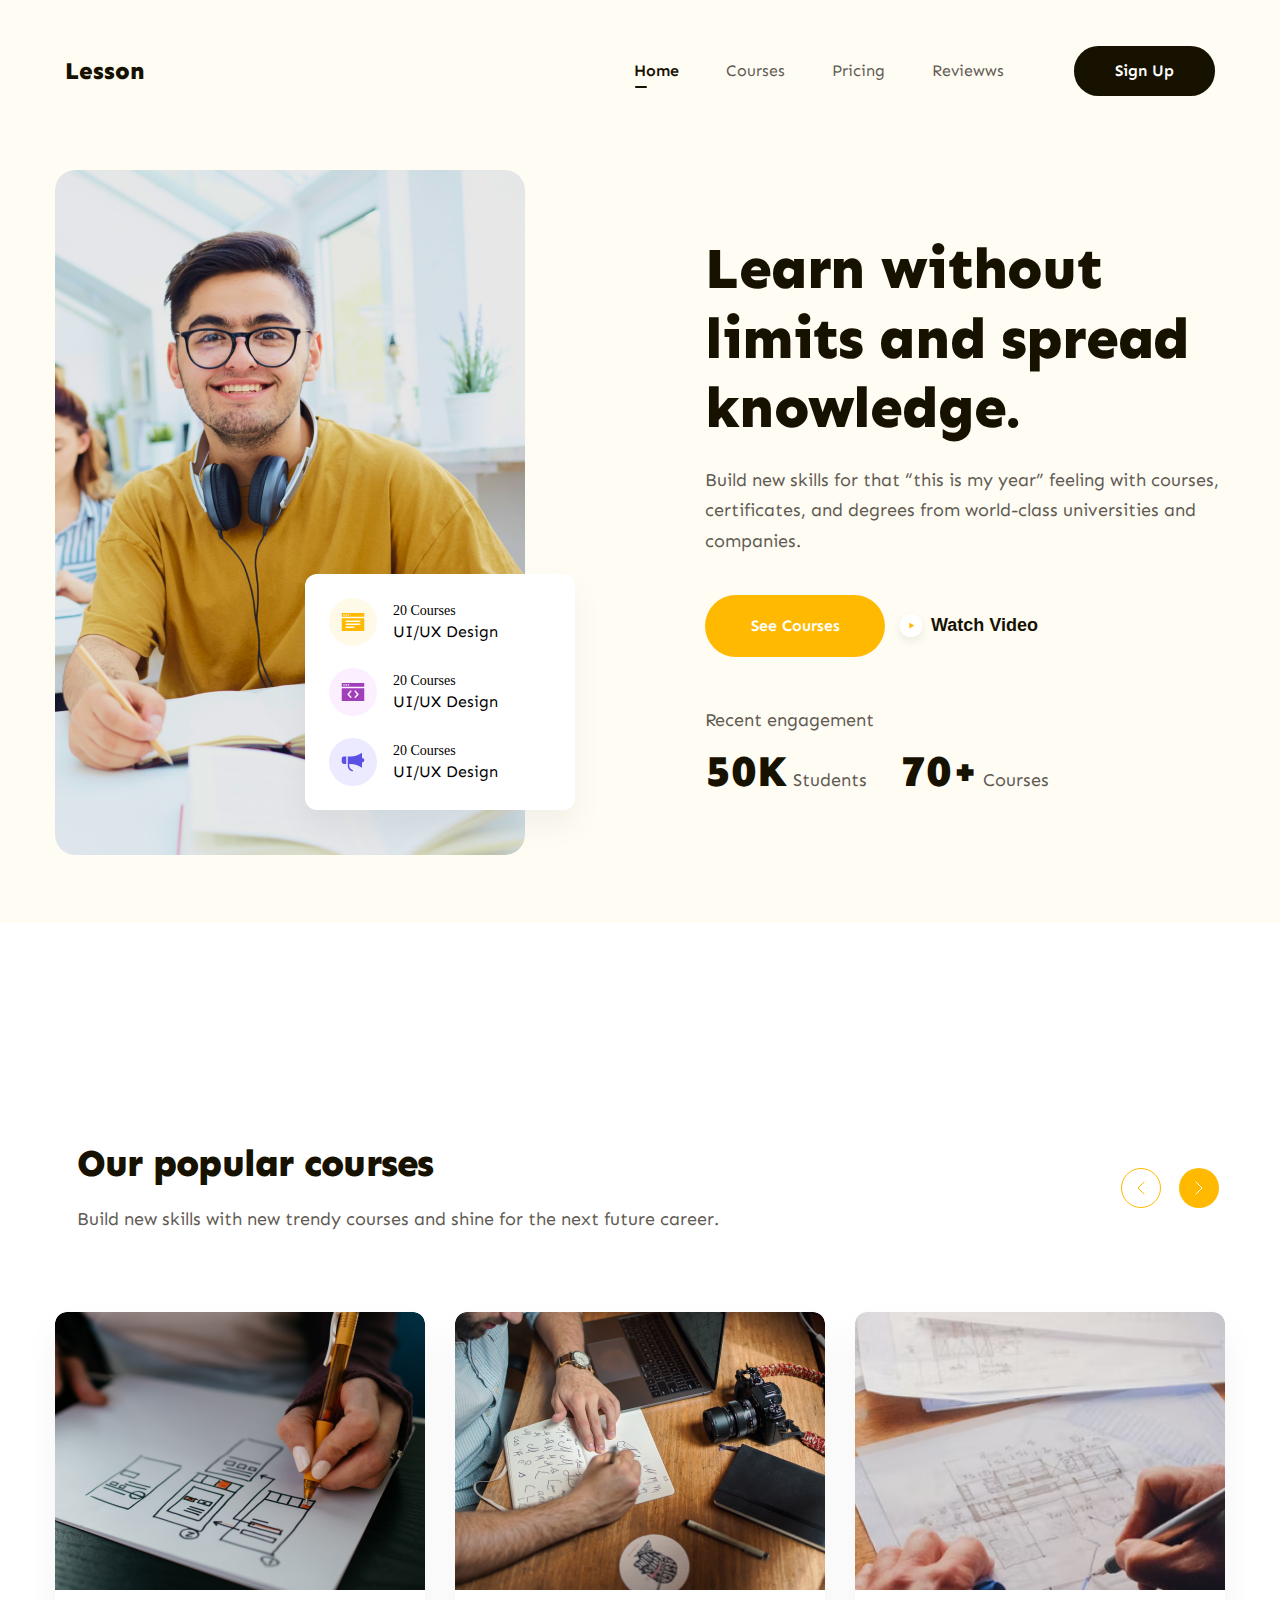
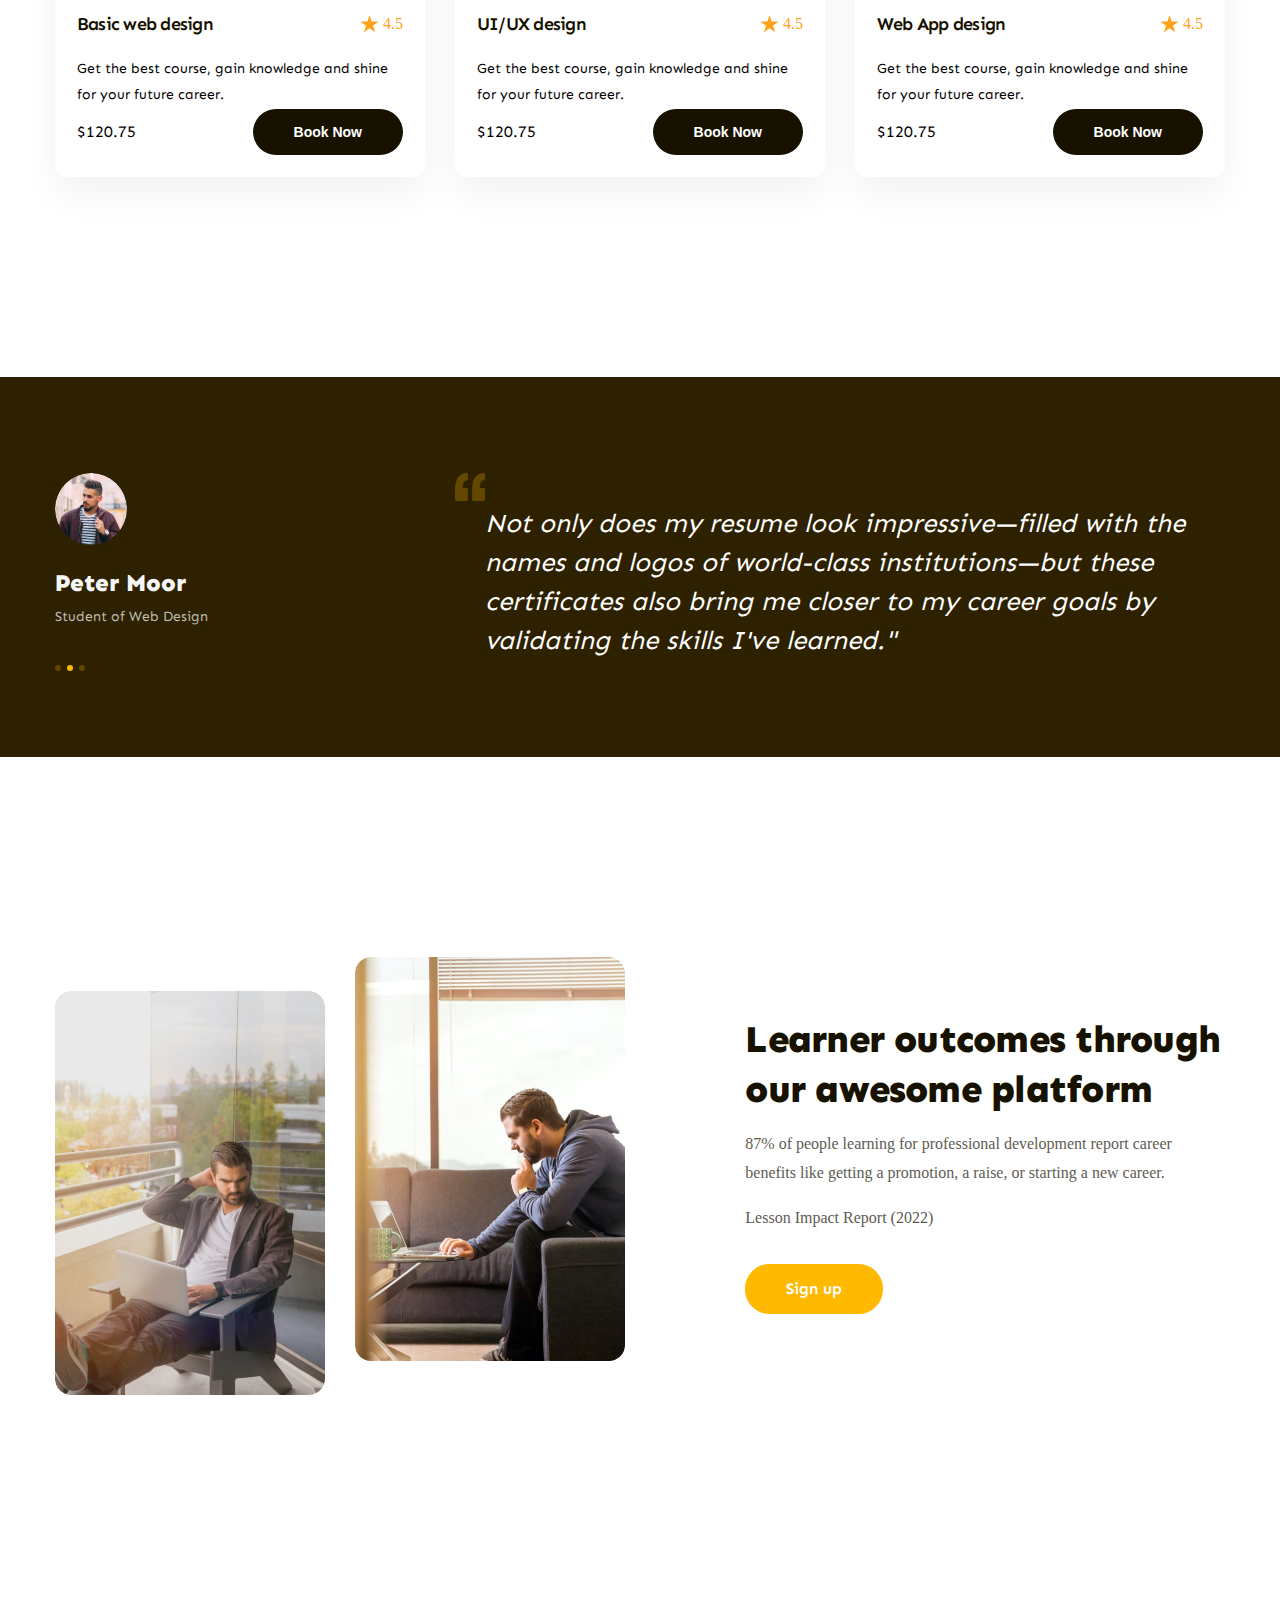
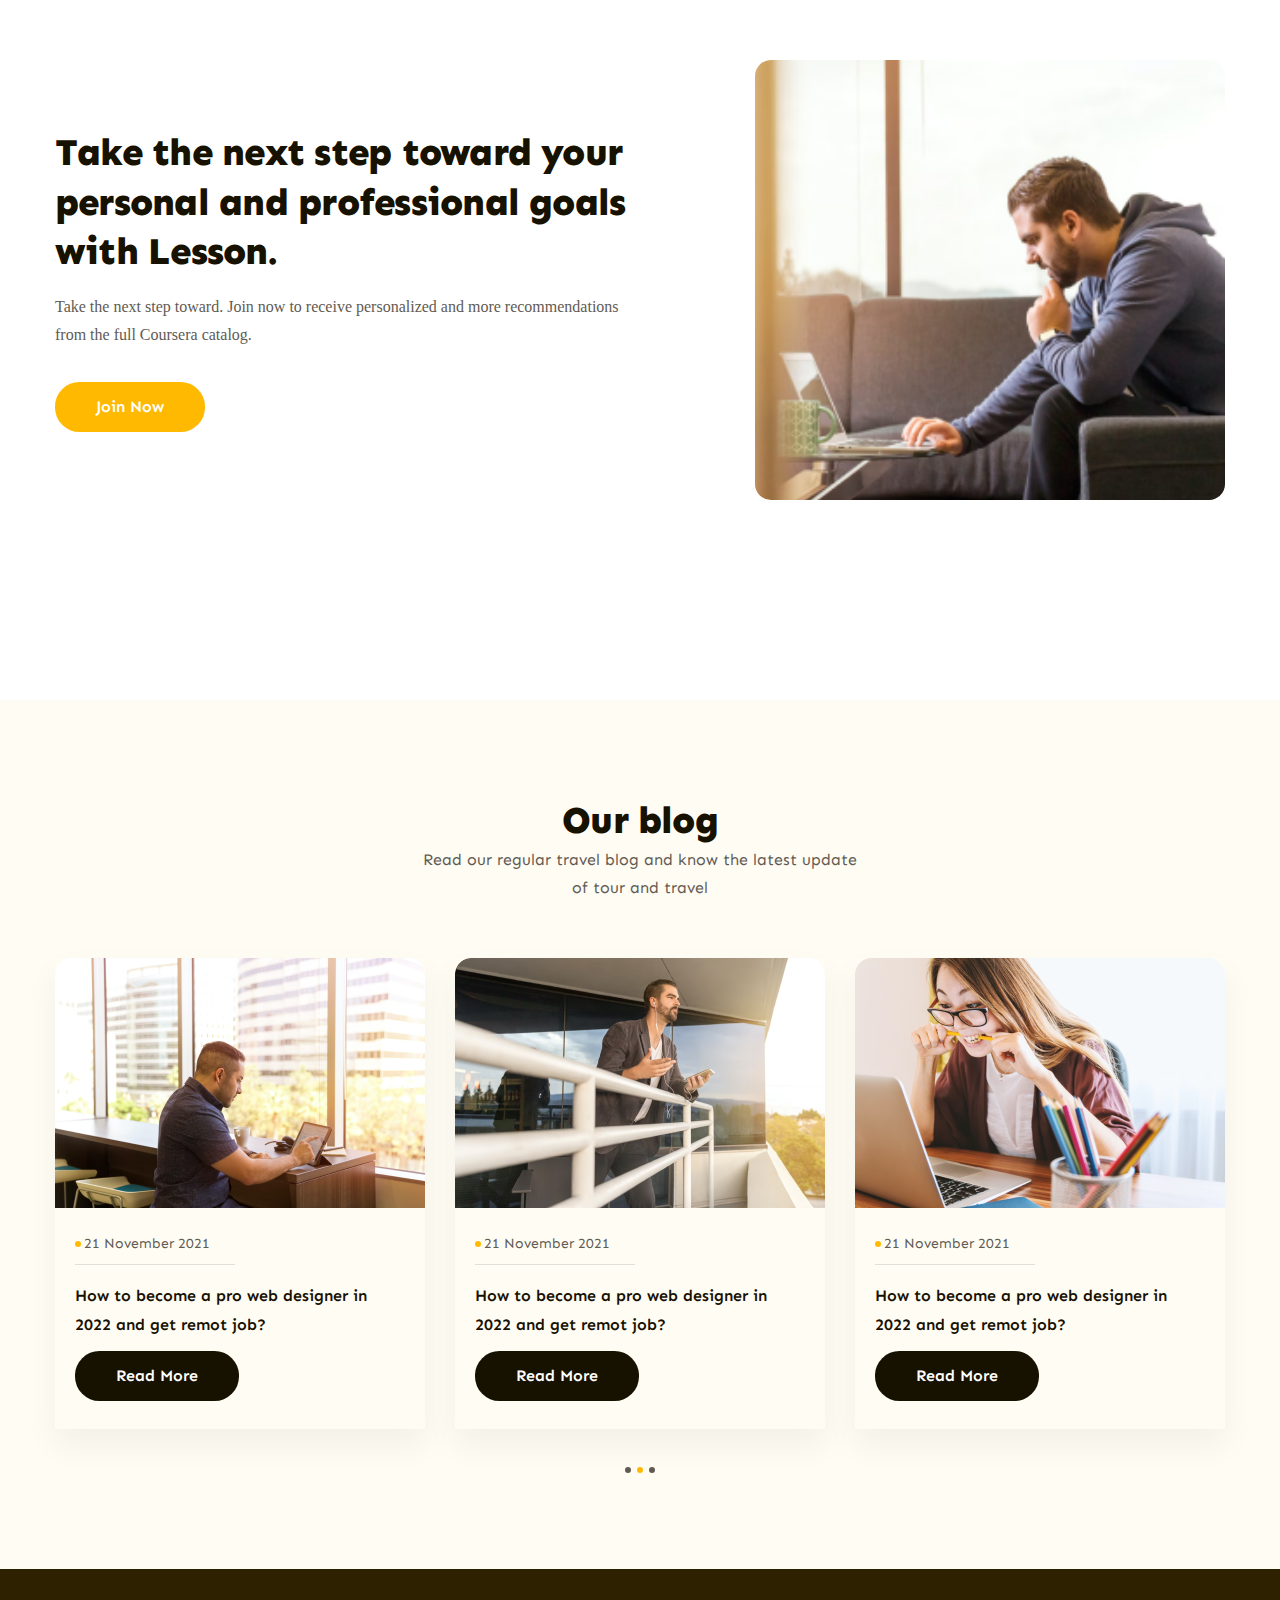
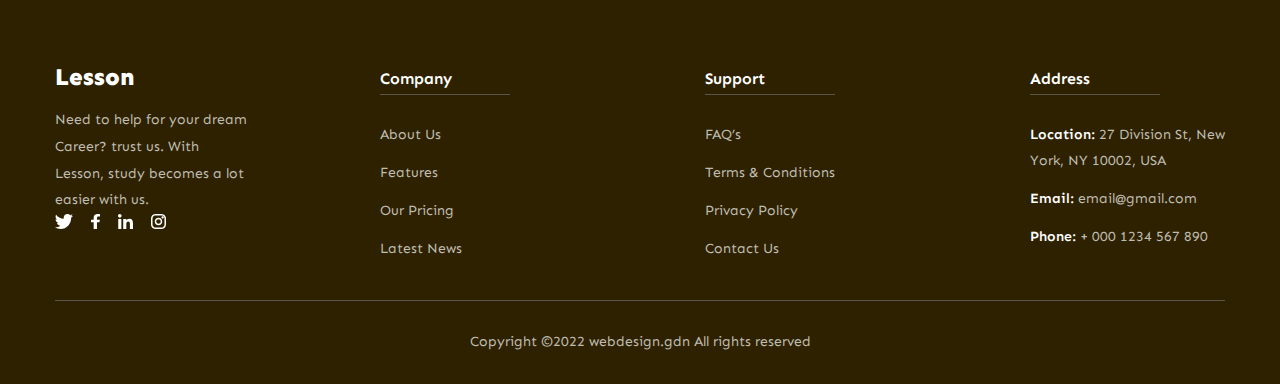
==== commit 1494842a: "fix chut loix" ====
--- a/index.html
+++ b/index.html
@@ -9,7 +9,7 @@
         <link rel="stylesheet" href="./assets/css/styles.css" />
     </head>
     <body>
-        <main style="height: 5000px">
+        <main>
             <header>
                 <div class="content">
                     <nav class="navbar">
@@ -26,7 +26,7 @@
                     <div class="body">
                         <div class="img-body">
                             <img
-                                src="./assets/img/bkim.avif"
+                                src="./assets/img/bkim.png"
                                 alt=""
                                 class="img-main"
                             />
@@ -128,7 +128,7 @@
                         <div class="course-list">
                             <div class="course-item">
                                 <img
-                                    src="./assets/img/course1.jpg"
+                                    src="./assets/img/course1.png"
                                     alt="course-item"
                                     class="thumb-course"
                                 />
@@ -157,7 +157,7 @@
                             </div>
                             <div class="course-item">
                                 <img
-                                    src="./assets/img/course2.jpg"
+                                    src="./assets/img/course2.png"
                                     alt="course-item"
                                     class="thumb-course"
                                 />
@@ -186,7 +186,7 @@
                             </div>
                             <div class="course-item">
                                 <img
-                                    src="./assets/img/course3.jpg"
+                                    src="./assets/img/course3.png"
                                     alt="course-item"
                                     class="thumb-course"
                                 />
@@ -222,7 +222,7 @@
                         <div class="container">
                             <div class="info">
                                 <img
-                                    src="./assets/img/avatar.jpg"
+                                    src="./assets/img/avatar.png"
                                     alt="avatar"
                                     class="avatar"
                                 />
@@ -286,11 +286,11 @@
                         <div class="body">
                             <div class="images">
                                 <img
-                                    src="./assets/img/features1.jpg"
+                                    src="./assets/img/features1.png"
                                     alt="features1"
                                 />
                                 <img
-                                    src="./assets/img/features2.jpg"
+                                    src="./assets/img/features2.png"
                                     alt="features2"
                                 />
                             </div>
@@ -331,7 +331,7 @@
                             </div>
                             <div class="images">
                                 <img
-                                    src="./assets/img/features1.jpg"
+                                    src="./assets/img/features2.png"
                                     alt="features1"
                                 />
                             </div>
@@ -352,7 +352,7 @@
                             <div class="item">
                                 <a href="#!"
                                     ><img
-                                        src="./assets/img/blog1.jpg"
+                                        src="./assets/img/blog1.png"
                                         alt=""
                                         class="thumb"
                                 /></a>
@@ -372,7 +372,7 @@
                             <div class="item">
                                 <a href="#!"
                                     ><img
-                                        src="./assets/img/blog2.jpg"
+                                        src="./assets/img/blog2.png"
                                         alt=""
                                         class="thumb"
                                 /></a>
@@ -392,7 +392,7 @@
                             <div class="item">
                                 <a href="#!"
                                     ><img
-                                        src="./assets/img/blog3.jpg"
+                                        src="./assets/img/blog3.png"
                                         alt=""
                                         class="thumb"
                                 /></a>
